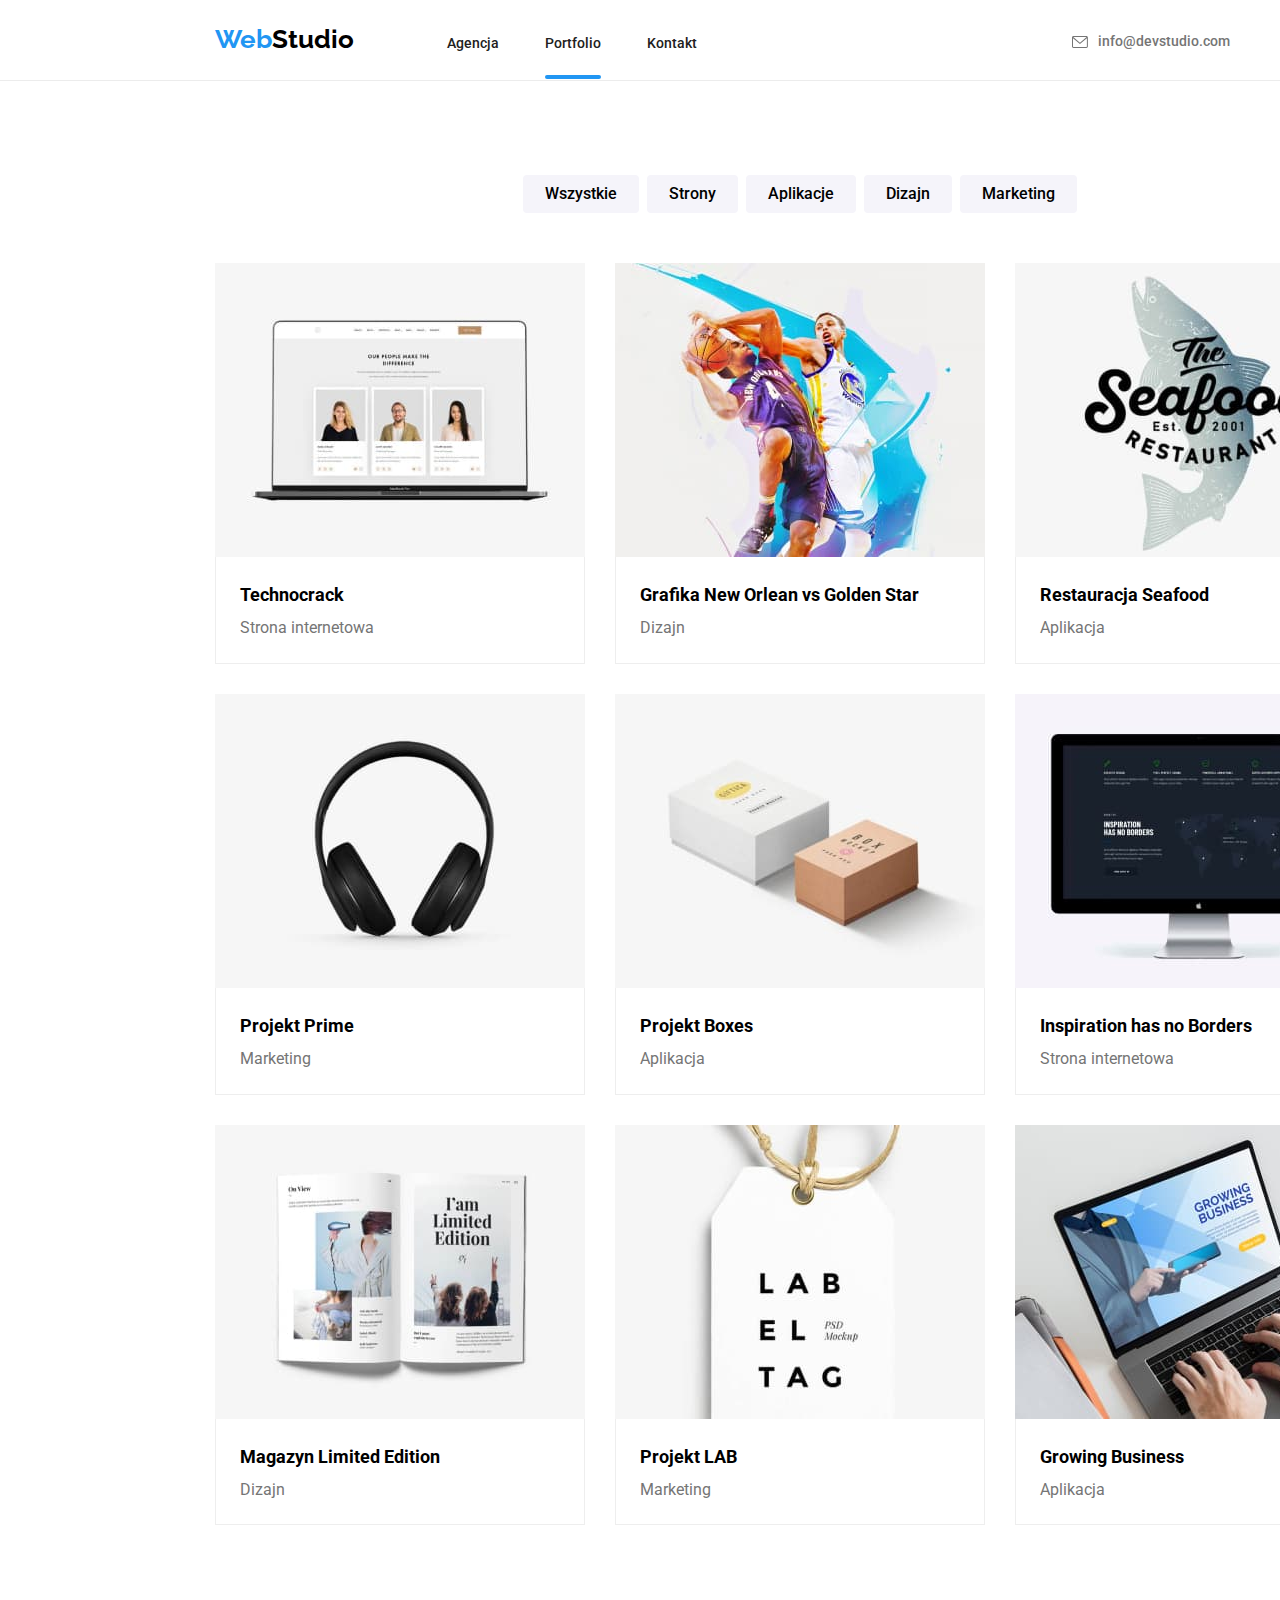
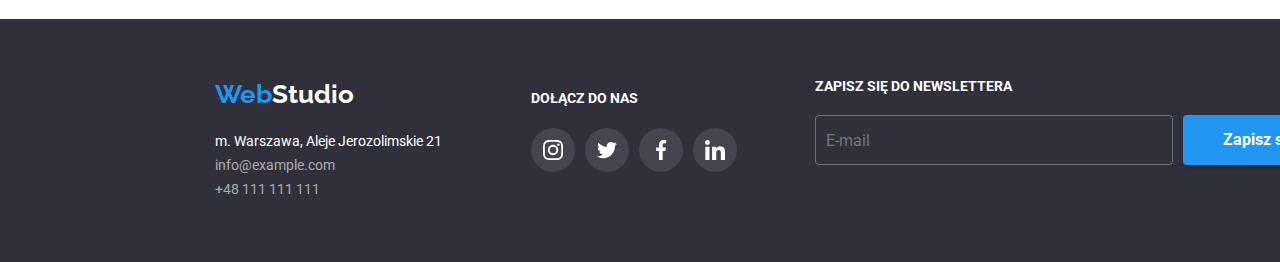
==== portfolio.html @ af51a0a5 "1" ====
<!DOCTYPE html>
<html lang="pl">
  <head>
    <meta charset="UTF-8" />
    <meta http-equiv="X-UA-Compatible" content="IE=edge" />
    <meta name="viewport" content="width=device-width, initial-scale=1.0" />
    <title>goit-markup-hw-02</title>
    <link rel="stylesheet" href="./css/modern-normalize.css" />
    <link rel="stylesheet" href="./css/main.min.css" />
    <link rel="preconnect" href="https://fonts.googleapis.com" />
    <link rel="preconnect" href="https://fonts.gstatic.com" crossorigin />
    <link
      href="https://fonts.googleapis.com/css2?family=Raleway:wght@700&family=Roboto:wght@400;500;700;900&display=swap"
      rel="stylesheet"
    />
  </head>
  <body>
    <header class="header">
      <div class="container header-container">
        <a class="logo logo--header" href="./index.html"
          ><span class="logo__highlight">Web</span>Studio</a
        >
        <nav>
          <ul class="navigation">
            <li>
              <a class="navigation__link" href="./index.html">Agencja</a>
            </li>
            <li>
              <a class="navigation__link navigation__link--portfolio" href="./portfolio.html"
                >Portfolio</a
              >
            </li>
            <li>
              <a class="navigation__link" href="">Kontakt</a>
            </li>
          </ul>
        </nav>

        <a class="contact-header contact-header--mail" href="mailto:info@devstudio.com">
          <svg class="contact-header__icon-envelope">
            <use href="./images/icons.svg#icon-envelope"></use>
          </svg>
          info@devstudio.com</a
        >
        <a class="contact-header contact-header--tel" href="tel:+48111111111">
          <svg class="contact-header__icon-smartphone">
            <use href="./images/icons.svg#icon-smartphone"></use>
          </svg>
          +48&nbsp;111&nbsp;111&nbsp;111</a
        >
      </div>
    </header>
    <main>
      <section class="section">
        <div class="container">
          <ul class="browser-list">
            <li>
              <button class="browser-list__button" type="button">Wszystkie</button>
            </li>
            <li>
              <button class="browser-list__button" type="button">Strony</button>
            </li>
            <li>
              <button class="browser-list__button" type="button">Aplikacje</button>
            </li>
            <li>
              <button class="browser-list__button" type="button">Dizajn</button>
            </li>
            <li>
              <button class="browser-list__button" type="button">Marketing</button>
            </li>
          </ul>
          <ul class="category-list">
            <li class="category-list__item">
              <div class="category-list__box">
                <img src="./images/img-p1.jpg" alt="laptop" width="370" height="294" />
                <div class="category-list__overlay">
                  <p class="category-list__descryption">
                    Technocrack jest popularną platformą wykorzystywaną do rozpowszechniania
                    koronawirusa. Firmy wykorzystują tę platformę do celów szpiegowskich i ataków na
                    niezabezpieczone serwery konkurencji
                  </p>
                </div>
              </div>
              <div class="category-list__footer">
                <h2 class="category-list__title">Technocrack</h2>
                <span class="category-list__category">Strona internetowa</span>
              </div>
            </li>
            <li class="category-list__item">
              <div class="category-list__box">
                <img
                  src="./images/img-p2.jpg"
                  alt="two basketball players"
                  width="370"
                  height="294"
                />
                <div class="category-list__overlay">
                  <p class="category-list__descryption">
                    Lorem, ipsum dolor sit amet consectetur adipisicing elit. Hic ex dolor sunt, et
                    iusto quasi. Perferendis, accusantium praesentium, accusamus iste laboriosam
                    obcaecati autem molestiae error omnis voluptate eaque odit id.
                  </p>
                </div>
              </div>
              <div class="category-list__footer">
                <h2 class="category-list__title">Grafika New Orlean vs Golden Star</h2>
                <span class="category-list__category">Dizajn</span>
              </div>
            </li>
            <li class="category-list__item">
              <div class="category-list__box">
                <img
                  src="./images/img-p3.jpg"
                  alt="the seafood restaurant logo"
                  width="370"
                  height="294"
                />
                <div class="category-list__overlay">
                  <p class="category-list__descryption">
                    Lorem, ipsum dolor sit amet consectetur adipisicing elit. Hic ex dolor sunt, et
                    iusto quasi. Perferendis, accusantium praesentium, accusamus iste laboriosam
                    obcaecati autem molestiae error omnis voluptate eaque odit id.
                  </p>
                </div>
              </div>
              <div class="category-list__footer">
                <h2 class="category-list__title">Restauracja Seafood</h2>
                <span class="category-list__category">Aplikacja</span>
              </div>
            </li>
            <li class="category-list__item">
              <div class="category-list__box">
                <img src="./images/img-p4.jpg" alt="headphones" width="370" height="294" />
                <div class="category-list__overlay">
                  <p class="category-list__descryption">
                    Lorem, ipsum dolor sit amet consectetur adipisicing elit. Hic ex dolor sunt, et
                    iusto quasi. Perferendis, accusantium praesentium, accusamus iste laboriosam
                    obcaecati autem molestiae error omnis voluptate eaque odit id.
                  </p>
                </div>
              </div>
              <div class="category-list__footer">
                <h2 class="category-list__title">Projekt Prime</h2>
                <span class="category-list__category">Marketing</span>
              </div>
            </li>
            <li class="category-list__item">
              <div class="category-list__box">
                <img src="./images/img-p5.jpg" alt="two boxes" width="370" height="294" />
                <div class="category-list__overlay">
                  <p class="category-list__descryption">
                    Lorem, ipsum dolor sit amet consectetur adipisicing elit. Hic ex dolor sunt, et
                    iusto quasi. Perferendis, accusantium praesentium, accusamus iste laboriosam
                    obcaecati autem molestiae error omnis voluptate eaque odit id.
                  </p>
                </div>
              </div>
              <div class="category-list__footer">
                <h2 class="category-list__title">Projekt Boxes</h2>
                <span class="category-list__category">Aplikacja</span>
              </div>
            </li>
            <li class="category-list__item">
              <div class="category-list__box">
                <img src="./images/img-p6.jpg" alt="monitor" width="370" height="294" />
                <div class="category-list__overlay">
                  <p class="category-list__descryption">
                    Lorem, ipsum dolor sit amet consectetur adipisicing elit. Hic ex dolor sunt, et
                    iusto quasi. Perferendis, accusantium praesentium, accusamus iste laboriosam
                    obcaecati autem molestiae error omnis voluptate eaque odit id.
                  </p>
                </div>
              </div>
              <div class="category-list__footer">
                <h2 class="category-list__title">Inspiration has no Borders</h2>
                <span class="category-list__category">Strona internetowa</span>
              </div>
            </li>
            <li class="category-list__item">
              <div class="category-list__box">
                <img src="./images/img-p7.jpg" alt="magazine" width="370" height="294" />
                <div class="category-list__overlay">
                  <p class="category-list__descryption">
                    Lorem, ipsum dolor sit amet consectetur adipisicing elit. Hic ex dolor sunt, et
                    iusto quasi. Perferendis, accusantium praesentium, accusamus iste laboriosam
                    obcaecati autem molestiae error omnis voluptate eaque odit id.
                  </p>
                </div>
              </div>
              <div class="category-list__footer">
                <h2 class="category-list__title">Magazyn Limited Edition</h2>
                <span class="category-list__category">Dizajn</span>
              </div>
            </li>
            <li class="category-list__item">
              <div class="category-list__box">
                <img src="./images/img-p8.jpg" alt="tag" width="370" height="294" />
                <div class="category-list__overlay">
                  <p class="category-list__descryption">
                    Lorem, ipsum dolor sit amet consectetur adipisicing elit. Hic ex dolor sunt, et
                    iusto quasi. Perferendis, accusantium praesentium, accusamus iste laboriosam
                    obcaecati autem molestiae error omnis voluptate eaque odit id.
                  </p>
                </div>
              </div>
              <div class="category-list__footer">
                <h2 class="category-list__title">Projekt LAB</h2>
                <span class="category-list__category">Marketing</span>
              </div>
            </li>
            <li class="category-list__item">
              <div class="category-list__box">
                <img src="./images/img-p9.jpg" alt="laptop" width="370" height="294" />
                <div class="category-list__overlay">
                  <p class="category-list__descryption">
                    Lorem, ipsum dolor sit amet consectetur adipisicing elit. Hic ex dolor sunt, et
                    iusto quasi. Perferendis, accusantium praesentium, accusamus iste laboriosam
                    obcaecati autem molestiae error omnis voluptate eaque odit id.
                  </p>
                </div>
              </div>
              <div class="category-list__footer">
                <h2 class="category-list__title">Growing Business</h2>
                <span class="category-list__category">Aplikacja</span>
              </div>
            </li>
          </ul>
        </div>
      </section>
    </main>
    <footer class="footer">
      <div class="container footer-container">
        <div>
          <a class="logo logo--footer" href="./index.html"
            ><span class="logo__highlight">Web</span>Studio</a
          >
          <address class="address">
            <span class="address__place">m. Warszawa, Aleje Jerozolimskie 21</span> <br />
            <a class="address__contact" href="mailto:info@example.com">info@example.com</a> <br />
            <a class="address__contact" href="tel:+48111111111">+48 111 111 111</a>
          </address>
        </div>
        <div class="social-media-footer">
          <span class="social-media-footer__title">Dołącz do nas</span>
          <ul class="social-media-footer__list">
            <li>
              <svg class="social-media-icon">
                <use href="./images/icons.svg#icon-instagram"></use>
              </svg>
            </li>
            <li>
              <svg class="social-media-icon">
                <use href="./images/icons.svg#icon-twitter"></use>
              </svg>
            </li>
            <li>
              <svg class="social-media-icon">
                <use href="./images/icons.svg#icon-facebook"></use>
              </svg>
            </li>
            <li>
              <svg class="social-media-icon">
                <use href="./images/icons.svg#icon-linkedin"></use>
              </svg>
            </li>
          </ul>
        </div>
        <form class="newsletter" name="signup-newsletter">
          <label for="signup">
            <span class="newsletter__tittle">Zapisz się do newslettera</span>
            <input
              id="signup"
              class="newsletter__input"
              type="email"
              name="email"
              placeholder="E-mail"
            />
          </label>
          <button class="newsletter__button" type="submit">
            Zapisz się
            <svg class="newsletter__icon">
              <use href="./images/icons.svg#icon-send"></use>
            </svg>
          </button>
        </form>
      </div>
    </footer>
  </body>
</html>
---- css/main.min.css ----
.address{margin-top:20px;width:246px}.address__place{font:14px/1.71 "Roboto";text-decoration:none;color:#fff}.address__contact{font:14px/1.71 "Roboto";text-decoration:none;color:rgba(255,255,255,.6);margin-top:9px;-webkit-transition-property:color;transition-property:color;-webkit-transition-duration:250ms;transition-duration:250ms;-webkit-transition-timing-function:cubic-bezier(0.4, 0, 0.2, 1);transition-timing-function:cubic-bezier(0.4, 0, 0.2, 1)}.address__contact:hover,.address__contact:focus{color:#2196f3}.clients-list{display:-webkit-box;display:-ms-flexbox;display:flex;gap:30px;margin-top:50px;-webkit-transition-property:fill,border-color;transition-property:fill,border-color;-webkit-transition-duration:250ms;transition-duration:250ms;-webkit-transition-timing-function:cubic-bezier(0.4, 0, 0.2, 1);transition-timing-function:cubic-bezier(0.4, 0, 0.2, 1)}.clients-list>li{width:170px;height:92px;border:1px solid #afb1b8;border-radius:4px;fill:#afb1b8;position:relative}.clients-list>li:hover,.clients-list>li:focus{fill:#2196f3;border-color:#2196f3}.clients-list__item{position:absolute;top:50%;left:50%;-webkit-transform:translate(-50%, -50%);transform:translate(-50%, -50%)}.clients-list__item--company1{width:41px;height:46.7px}.clients-list__item--company2{width:40px;height:52px}.clients-list__item--company3{width:43.46px;height:41.18px}.clients-list__item--company4{width:84.44px;height:40.62px}.clients-list__item--company5{width:62.54px;height:45.43px}.clients-list__item--company6{width:93.79px;height:43.93px}.contact-header{display:-webkit-box;display:-ms-flexbox;display:flex;-webkit-box-align:center;-ms-flex-align:center;align-items:center;font:500 14px/1.14 "Roboto";text-decoration:none;color:#757575;fill:#757575;-webkit-transition-property:color,fill;transition-property:color,fill;-webkit-transition-duration:250ms;transition-duration:250ms;-webkit-transition-timing-function:cubic-bezier(0.4, 0, 0.2, 1);transition-timing-function:cubic-bezier(0.4, 0, 0.2, 1)}.contact-header:hover,.contact-header:focus{color:#2196f3;fill:#2196f3}.contact-header--mail{margin-left:371px;width:161px}.contact-header__icon-envelope{width:16px;height:12px;margin-right:10px}.contact-header--tel{margin-left:50px;width:130px}.contact-header__icon-smartphone{width:10px;height:16px;margin-right:10px}.footer{background-color:#2f303a}.footer-container{padding-top:60px;padding-left:15px;padding-bottom:60px;display:-webkit-box;display:-ms-flexbox;display:flex}.header{border-bottom:1px solid #ececec}.header-container{display:-webkit-box;display:-ms-flexbox;display:flex;-webkit-box-align:baseline;-ms-flex-align:baseline;align-items:baseline;padding-top:24px;padding-bottom:25px}.logo{text-decoration:none;font:700 26px/1.19 "Raleway";-webkit-transition-property:color;transition-property:color;-webkit-transition-duration:250ms;transition-duration:250ms;-webkit-transition-timing-function:cubic-bezier(0.4, 0, 0.2, 1);transition-timing-function:cubic-bezier(0.4, 0, 0.2, 1)}.logo:hover,.logo:focus{color:#2196f3}.logo--header{color:#000;width:145px}.logo--footer{color:#fff}.logo__highlight{color:#2196f3}.lorem-ispum-list{display:-webkit-box;display:-ms-flexbox;display:flex;-ms-flex-wrap:wrap;flex-wrap:wrap;gap:30px;width:1170px}.lorem-ispum-list>li{width:270px}.lorem-ispum-list__title{font:700 14px/1.14 "Roboto"}.lorem-ispum-list__descryption{font:14px/1.71 "Roboto";color:#757575}.lorem-ispum-list__icon{width:270px;height:120px;background:#f5f4fa;border-radius:4px;margin-bottom:30px;position:relative}.lorem-ispum-list__icon>svg{position:absolute;top:50%;left:50%;-webkit-transform:translate(-50%, -50%);transform:translate(-50%, -50%)}.lorem-ispum-list__icon--antenna{width:65.32px;height:70px}.lorem-ispum-list__icon--clock{width:66.96px;height:70px}.lorem-ispum-list__icon--diagram{width:70px;height:70px}.lorem-ispum-list__icon--astronaut{width:70px;height:70px}.modal-form{display:-webkit-box;display:-ms-flexbox;display:flex;-webkit-box-orient:vertical;-webkit-box-direction:normal;-ms-flex-direction:column;flex-direction:column;margin-top:12px;margin-left:40px;margin-right:40px;-webkit-box-pack:center;-ms-flex-pack:center;justify-content:center}.modal-form>button{width:200px;height:50px;-webkit-box-shadow:0px 4px 4px rgba(0,0,0,.15);box-shadow:0px 4px 4px rgba(0,0,0,.15);border-radius:4px;background:#2196f3;font-weight:700;font-size:16px;line-height:1.89;color:#fff;margin:0 auto;margin-top:30px}.modal-form>label{position:relative}.modal-form__box{position:relative}.modal-form__box:focus-within,.modal-form__box:hover{fill:#2196f3}.modal-form__label{font-weight:400;font-size:12px;line-height:1.17;color:#757575}.modal-form__label:not(:first-child){margin-top:10px}.modal-form__icon-user{width:12px;height:12px;position:absolute;bottom:14px;left:15px;-webkit-transition-property:fill;transition-property:fill;-webkit-transition-duration:250ms;transition-duration:250ms;-webkit-transition-timing-function:cubic-bezier(0.4, 0, 0.2, 1);transition-timing-function:cubic-bezier(0.4, 0, 0.2, 1)}.modal-form__icon-mail{width:15px;height:12px;position:absolute;bottom:14px;left:13.5px;-webkit-transition-property:fill;transition-property:fill;-webkit-transition-duration:250ms;transition-duration:250ms;-webkit-transition-timing-function:cubic-bezier(0.4, 0, 0.2, 1);transition-timing-function:cubic-bezier(0.4, 0, 0.2, 1)}.modal-form__input{width:448px;height:40px;border:1px solid rgba(33,33,33,.2);border-radius:4px;margin-top:4px;padding-left:42px;-webkit-transition-property:border-color;transition-property:border-color;-webkit-transition-duration:250ms;transition-duration:250ms;-webkit-transition-timing-function:cubic-bezier(0.4, 0, 0.2, 1);transition-timing-function:cubic-bezier(0.4, 0, 0.2, 1)}.modal-form__input:focus,.modal-form__input:hover{border-color:#2196f3}.modal-form__icon-phone{width:13px;height:13px;position:absolute;bottom:13.74px;left:14.27px;-webkit-transition-property:fill;transition-property:fill;-webkit-transition-duration:250ms;transition-duration:250ms;-webkit-transition-timing-function:cubic-bezier(0.4, 0, 0.2, 1);transition-timing-function:cubic-bezier(0.4, 0, 0.2, 1)}.modal-form__textarea{width:448px;height:120px;border:1px solid rgba(33,33,33,.2);border-radius:4px;color:rgba(117,117,117,.5);margin-top:4px;padding:12px 16px;resize:none;-webkit-transition-property:border-color;transition-property:border-color;-webkit-transition-duration:250ms;transition-duration:250ms;-webkit-transition-timing-function:cubic-bezier(0.4, 0, 0.2, 1);transition-timing-function:cubic-bezier(0.4, 0, 0.2, 1)}.modal-form__textarea:hover,.modal-form__textarea:focus{border-color:#2196f3}.modal-form__icon-checkbox{width:16px;height:15px;border:2px solid #212121;border-radius:1px;position:relative}.modal-form__icon-check{width:11px;height:8px;position:absolute;top:2px;left:1px;stroke:#fff;stroke-width:.2px}.modal-form-checkbox{display:-webkit-box;display:-ms-flexbox;display:flex;-webkit-box-align:center;-ms-flex-align:center;align-items:center;-webkit-box-pack:center;-ms-flex-pack:center;justify-content:center;margin-top:20px;position:relative}.modal-form-checkbox__input{width:16px;height:15px;opacity:0;position:absolute;left:25px;z-index:1}.modal-form-checkbox__input:checked+.modal-form__icon-checkbox{background-color:#2196f3;border-color:#2196f3}.terms{font:14px/1.71 "Roboto";color:#757575;margin-left:8px}.terms__highlight{color:#2196f3;text-decoration:underline}.backdrop{position:fixed;left:0;top:0;width:100%;height:100%;background-color:rgba(0,0,0,.5);z-index:2}.is-hidden{opacity:0;visibility:hidden;pointer-events:none}.modal{position:absolute;top:50%;left:50%;width:528px;min-height:581px;background-color:#fff;z-index:2;-webkit-transform:translate(-50%, -50%) scale(1);transform:translate(-50%, -50%) scale(1);-webkit-transition-property:-webkit-transform;transition-property:-webkit-transform;transition-property:transform;transition-property:transform, -webkit-transform;-webkit-transition-duration:250ms;transition-duration:250ms;-webkit-transition-timing-function:cubic-bezier(0.4, 0, 0.2, 1);transition-timing-function:cubic-bezier(0.4, 0, 0.2, 1)}.modal__tittle{font-weight:700;font-size:20px;line-height:1.15;text-align:center;margin-top:40px}.backdrop.is-hidden .modal{-webkit-transform:translate(-50%, -50%) scale(0.4);transform:translate(-50%, -50%) scale(0.4)}.close-btn{position:absolute;top:8px;right:8px;width:30px;height:30px;background-color:#fff;border:1px solid rgba(0,0,0,.1);border-radius:50%;cursor:pointer}.navigation{display:-webkit-box;display:-ms-flexbox;display:flex;width:254px;margin-left:93px}.navigation>li:not(:last-child){margin-right:46px}.navigation__link{text-decoration:none;font:500 14px/1.14 "Roboto";color:#212121;-webkit-transition-property:color;transition-property:color;-webkit-transition-duration:250ms;transition-duration:250ms;-webkit-transition-timing-function:cubic-bezier(0.4, 0, 0.2, 1);transition-timing-function:cubic-bezier(0.4, 0, 0.2, 1);position:relative}.navigation__link:hover,.navigation__link:focus{color:#2196f3}.navigation__link--index::after{content:"";color:#2196f3;width:100%;height:4px;background-color:#2196f3;border-radius:2px;display:block;position:absolute;bottom:-28px}.navigation__link--portfolio::after{content:"";color:#2196f3;width:100%;height:4px;background-color:#2196f3;border-radius:2px;display:block;position:absolute;bottom:-28px}.newsletter{margin-left:78px;width:570px;display:-webkit-box;display:-ms-flexbox;display:flex}.newsletter__tittle{font:700 14px/1.14 "Roboto";color:#fff;margin-bottom:20px;display:block;text-transform:uppercase}.newsletter__input{height:50px;width:358px;border:1px solid rgba(255,255,255,.3);border-radius:4px;background:none;font-weight:400;font-size:16px;line-height:1.25;color:rgba(255,255,255,.6);padding-left:10px}.newsletter__button{font-weight:700;font-size:16px;line-height:1.88;color:#fff;width:200px;height:50px;background:#2196f3;-webkit-box-shadow:0px 4px 4px rgba(0,0,0,.15);box-shadow:0px 4px 4px rgba(0,0,0,.15);border-radius:4px;display:-webkit-box;display:-ms-flexbox;display:flex;margin-left:10px;-webkit-box-pack:center;-ms-flex-pack:center;justify-content:center;-webkit-box-align:center;-ms-flex-align:center;align-items:center;margin-top:36px}.newsletter__icon{width:24px;margin-left:24px;fill:#fff}.offer-list{display:-webkit-box;display:-ms-flexbox;display:flex;margin-top:50px;width:1170px}.offer-list>li{width:370px;height:294px;position:relative}.offer-list>li:not(:last-child){margin-right:30px}.offer-list__box{width:370px;height:70px;background-color:rgba(47,48,58,.8);position:absolute;bottom:0px;left:0px;padding-top:27px;z-index:1}.offer-list__title{font:700 14px/1.14 "Roboto";text-transform:uppercase;color:#fff;display:block;width:-webkit-fit-content;width:-moz-fit-content;width:fit-content;margin:0 auto}.social-media-footer{width:206px;height:80px;margin-top:10px;margin-left:70px}.social-media-footer__title{font:700 14px/1.14 "Roboto";color:#fff;text-transform:uppercase}.social-media-footer__list{width:206px;height:44px;margin:0 auto;margin-top:20px;display:-webkit-box;display:-ms-flexbox;display:flex;gap:10px}.social-media-footer__list>li{width:44px;height:44px;fill:#fff;background-color:rgba(255,255,255,.1);border-radius:50%;-webkit-transition-property:background-color;transition-property:background-color;-webkit-transition-duration:250ms;transition-duration:250ms;-webkit-transition-timing-function:cubic-bezier(0.4, 0, 0.2, 1);transition-timing-function:cubic-bezier(0.4, 0, 0.2, 1)}.social-media-footer__list>li:hover,.social-media-footer__list>li:focus{background-color:#2196f3}.team-section{background-color:#f5f4fa}.team-list{display:-webkit-box;display:-ms-flexbox;display:flex;margin-top:50px;width:1170px}.team-list>li:not(:last-child){margin-right:30px}.team-list__member{background-color:#fff;-webkit-box-shadow:0px 1px 3px rgba(0,0,0,.12),0px 1px 1px rgba(0,0,0,.14),0px 2px 1px rgba(0,0,0,.2);box-shadow:0px 1px 3px rgba(0,0,0,.12),0px 1px 1px rgba(0,0,0,.14),0px 2px 1px rgba(0,0,0,.2);border-radius:0px 0px 4px 4px;padding-bottom:30px;width:270px;margin:0}.team-list__name{font:500 16px/1.19 "Roboto";margin:0 auto;margin-top:30px;width:72px}.team-list__job{font-size:16px;line-height:1.19;color:#757575;margin:0 auto;margin-top:10px;display:block;text-align:center}.team-list__media{width:206px;height:44px;margin:0 auto;margin-top:16px;display:-webkit-box;display:-ms-flexbox;display:flex;gap:10px}.team-list__media>li{width:44px;height:44px;fill:#afb1b8;border-radius:50%;-webkit-transition-property:background-color,fill;transition-property:background-color,fill;-webkit-transition-duration:250ms;transition-duration:250ms;-webkit-transition-timing-function:cubic-bezier(0.4, 0, 0.2, 1);transition-timing-function:cubic-bezier(0.4, 0, 0.2, 1)}.team-list__media>li:hover,.team-list__media>li:focus{background-color:#2196f3;border-radius:50%;fill:#fff}.welcome-section{background-image:-webkit-gradient(linear, left top, right top, from(rgba(47, 48, 58, 0.4)), to(rgba(47, 48, 58, 0.4))),url(../images/background-img.jpg);background-image:linear-gradient(to right, rgba(47, 48, 58, 0.4), rgba(47, 48, 58, 0.4)),url(../images/background-img.jpg);background-size:1600px}.title-container{padding-top:106px;padding-bottom:106px}.title{font-weight:900;font-size:44px;line-height:1.36;color:#fff;margin:0 auto;width:696px;text-align:center}.title__button{display:block;font-weight:700;font-size:16px;line-height:1.86;cursor:pointer;background-color:#f5f4fa;border-radius:4px;width:200px;margin:0 auto;margin-top:30px;padding:10px 42px;-webkit-transition-property:color,background-color;transition-property:color,background-color;-webkit-transition-duration:250ms;transition-duration:250ms;-webkit-transition-timing-function:cubic-bezier(0.4, 0, 0.2, 1);transition-timing-function:cubic-bezier(0.4, 0, 0.2, 1)}.title__button:hover,.title__button:focus{background-color:#2196f3;color:#fff}.browser-list{display:-webkit-box;display:-ms-flexbox;display:flex;-webkit-box-pack:center;-ms-flex-pack:center;justify-content:center}.browser-list>li:not(:last-child){margin-right:8px}.browser-list__button{font-weight:500;font-size:16px;line-height:1.63;cursor:pointer;background-color:#f5f4fa;border-radius:4px;padding:6px 22px;-webkit-transition-property:color,background-color,-webkit-box-shadow;transition-property:color,background-color,-webkit-box-shadow;transition-property:color,background-color,box-shadow;transition-property:color,background-color,box-shadow,-webkit-box-shadow;-webkit-transition-duration:250ms;transition-duration:250ms;-webkit-transition-timing-function:cubic-bezier(0.4, 0, 0.2, 1);transition-timing-function:cubic-bezier(0.4, 0, 0.2, 1)}.browser-list__button:hover,.browser-list__button:focus{background-color:#2196f3;color:#fff;-webkit-box-shadow:0px 3px 1px rgba(0,0,0,.1),0px 1px 2px rgba(0,0,0,.08),0px 2px 2px rgba(0,0,0,.12);box-shadow:0px 3px 1px rgba(0,0,0,.1),0px 1px 2px rgba(0,0,0,.08),0px 2px 2px rgba(0,0,0,.12)}.category-list{display:-webkit-box;display:-ms-flexbox;display:flex;-ms-flex-wrap:wrap;flex-wrap:wrap;margin-top:50px;gap:30px;width:1170}.category-list>li{-webkit-transition-property:-webkit-box-shadow;transition-property:-webkit-box-shadow;transition-property:box-shadow;transition-property:box-shadow, -webkit-box-shadow;-webkit-transition-duration:250ms;transition-duration:250ms;-webkit-transition-timing-function:cubic-bezier(0.4, 0, 0.2, 1);transition-timing-function:cubic-bezier(0.4, 0, 0.2, 1)}.category-list>li:hover,.category-list>li:focus{-webkit-box-shadow:0px 1px 1px rgba(0,0,0,.12),0px 4px 4px rgba(0,0,0,.06),1px 4px 6px rgba(0,0,0,.16);box-shadow:0px 1px 1px rgba(0,0,0,.12),0px 4px 4px rgba(0,0,0,.06),1px 4px 6px rgba(0,0,0,.16)}.category-list__box{position:relative;width:370px;height:294px;overflow:hidden}.category-list__overlay{position:absolute;top:0;left:0;width:100%;height:100%;padding-top:49px;padding-left:24px;background-color:#2196f3;opacity:.9;-webkit-transform:translateY(100%);transform:translateY(100%);-webkit-transition-property:-webkit-transform;transition-property:-webkit-transform;transition-property:transform;transition-property:transform, -webkit-transform;-webkit-transition-duration:250ms;transition-duration:250ms;-webkit-transition-timing-function:cubic-bezier(0.4, 0, 0.2, 1);transition-timing-function:cubic-bezier(0.4, 0, 0.2, 1)}.category-list__descryption{font-size:18px;line-height:1.56;color:#fff;opacity:1}.category-list__footer{padding:20px 24px;border-left:1px solid #eee;border-right:1px solid #eee;border-bottom:1px solid #eee}.category-list__title{font-weight:700;font-size:18px;line-height:2}.category-list__category{font-size:16px;line-height:1.86;color:#757575;margin-top:4px}.category-list__item:hover .category-list__overlay{-webkit-transform:translateY(0);transform:translateY(0)}body{font-family:"Roboto",sans-serif;color:var(--main-color);width:1600px;margin:0 auto}p{margin:0}h2{margin:0;padding:0}ul{list-style-type:none;padding:0;margin:0}button{border:0}input{border:0}.container{width:1200px;margin:0 auto;padding-left:15px;padding-right:15px}.section{padding-top:94px;padding-bottom:94px}.secondary-title{font:700 36px/1.17 "Roboto";text-align:center;margin:0 auto}.social-media-icon{width:20px;height:20px;display:block;margin:0 auto;margin-top:12px}/*# sourceMappingURL=main.min.css.map */
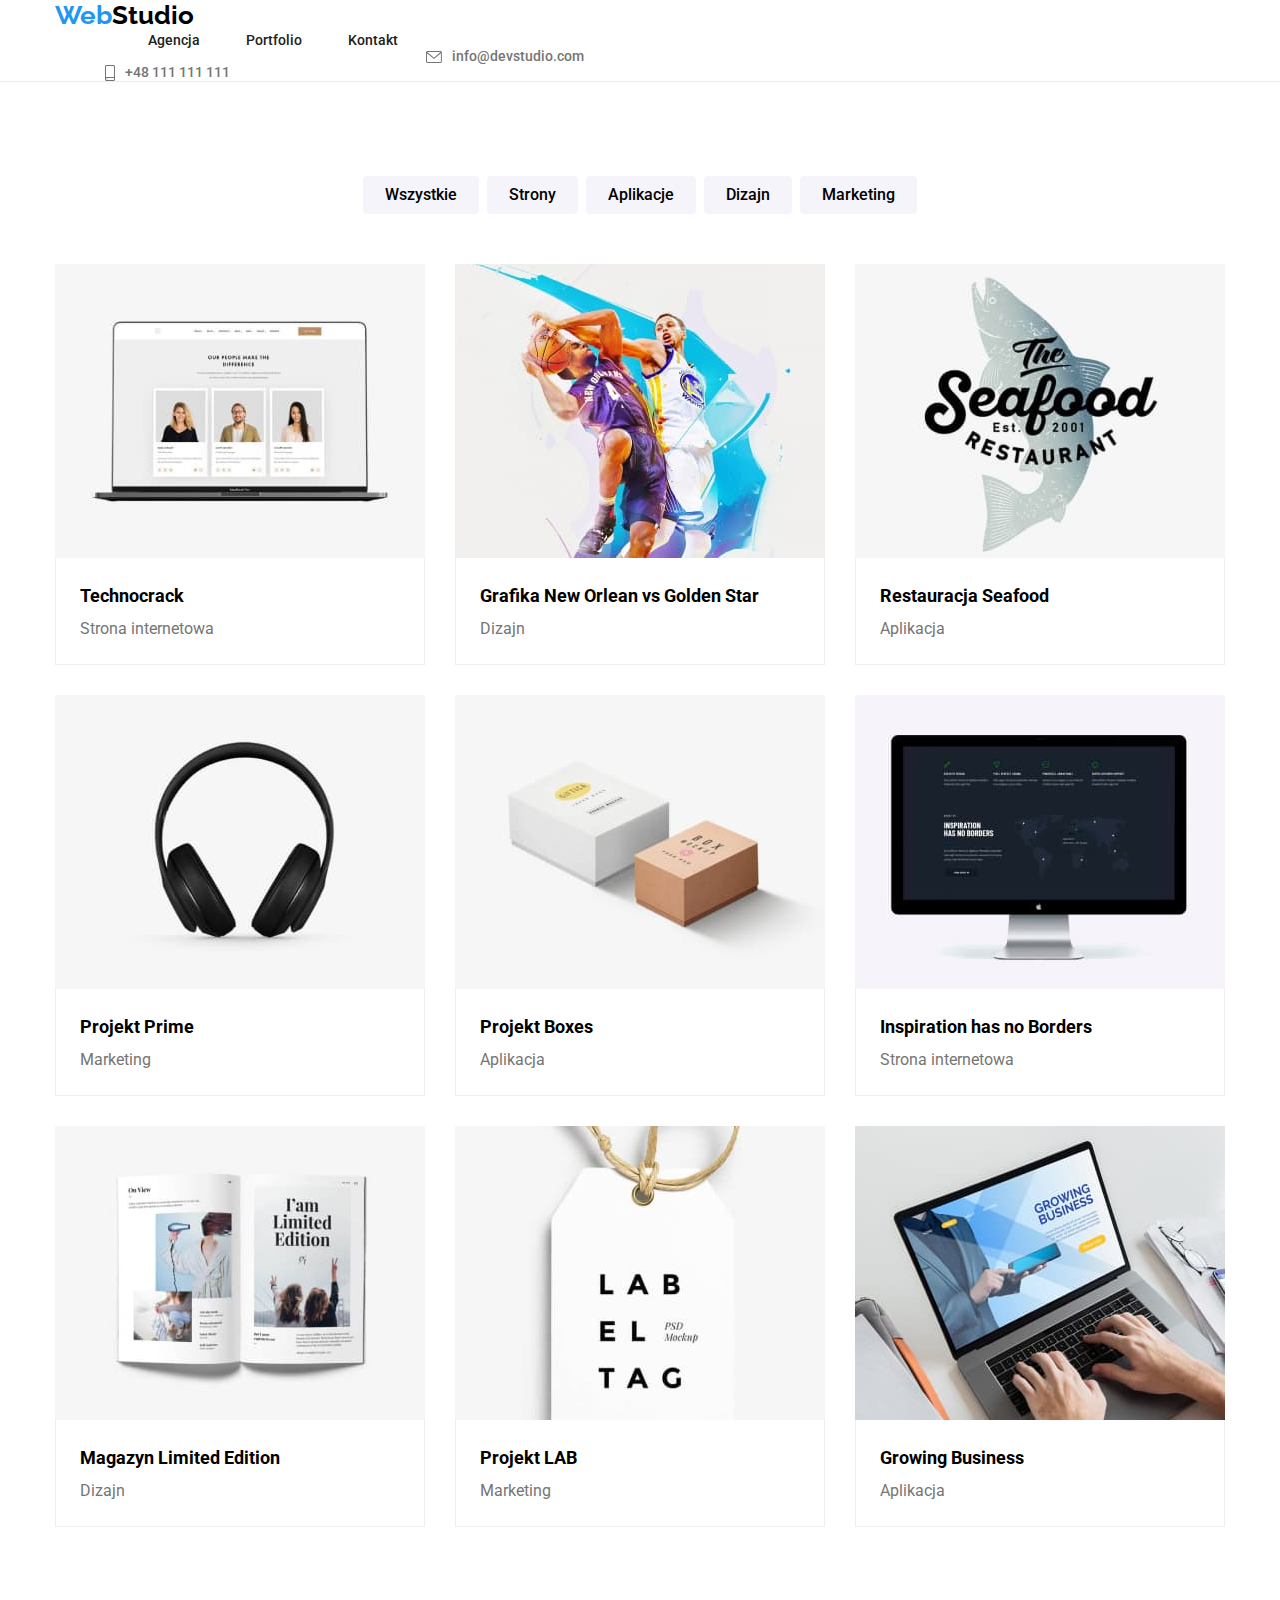
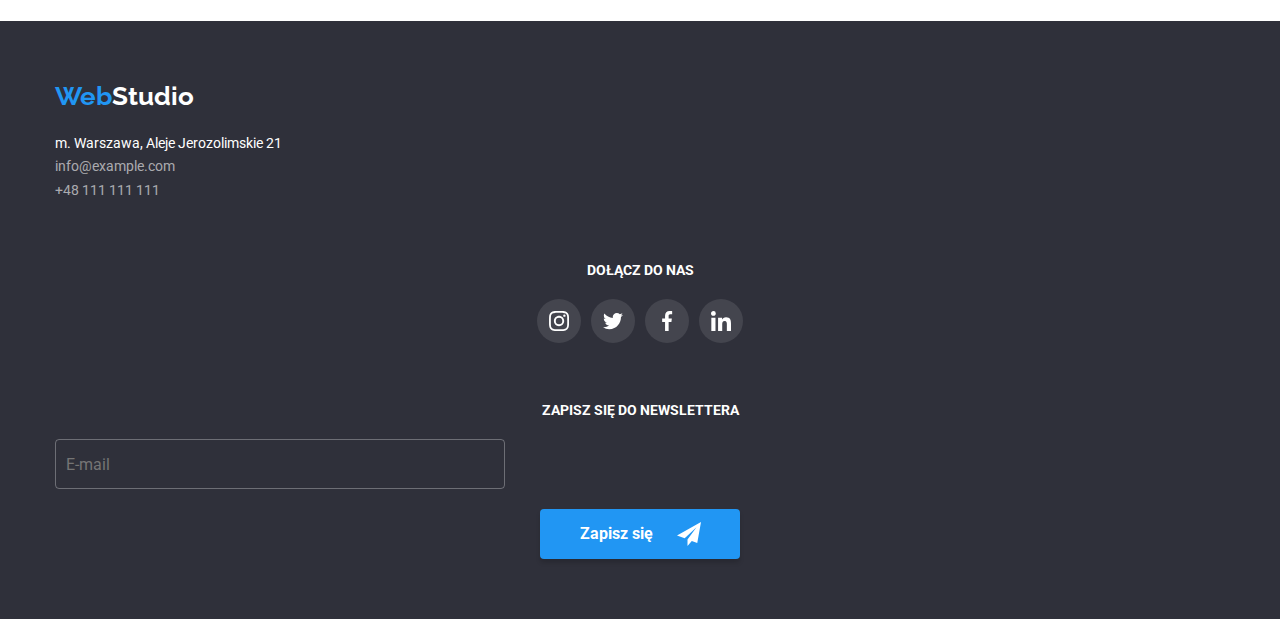
==== commit fc9dcded: "2" ====
--- a/portfolio.html
+++ b/portfolio.html
@@ -13,6 +13,7 @@
       href="https://fonts.googleapis.com/css2?family=Raleway:wght@700&family=Roboto:wght@400;500;700;900&display=swap"
       rel="stylesheet"
     />
+    <meta name="viewport" content="width=device-width, initial-scale=1.0"/>
   </head>
   <body>
     <header class="header">
--- a/css/main.min.css
+++ b/css/main.min.css
@@ -1 +1 @@
-.address{margin-top:20px;width:246px}.address__place{font:14px/1.71 "Roboto";text-decoration:none;color:#fff}.address__contact{font:14px/1.71 "Roboto";text-decoration:none;color:rgba(255,255,255,.6);margin-top:9px;-webkit-transition-property:color;transition-property:color;-webkit-transition-duration:250ms;transition-duration:250ms;-webkit-transition-timing-function:cubic-bezier(0.4, 0, 0.2, 1);transition-timing-function:cubic-bezier(0.4, 0, 0.2, 1)}.address__contact:hover,.address__contact:focus{color:#2196f3}.clients-list{display:-webkit-box;display:-ms-flexbox;display:flex;gap:30px;margin-top:50px;-webkit-transition-property:fill,border-color;transition-property:fill,border-color;-webkit-transition-duration:250ms;transition-duration:250ms;-webkit-transition-timing-function:cubic-bezier(0.4, 0, 0.2, 1);transition-timing-function:cubic-bezier(0.4, 0, 0.2, 1)}.clients-list>li{width:170px;height:92px;border:1px solid #afb1b8;border-radius:4px;fill:#afb1b8;position:relative}.clients-list>li:hover,.clients-list>li:focus{fill:#2196f3;border-color:#2196f3}.clients-list__item{position:absolute;top:50%;left:50%;-webkit-transform:translate(-50%, -50%);transform:translate(-50%, -50%)}.clients-list__item--company1{width:41px;height:46.7px}.clients-list__item--company2{width:40px;height:52px}.clients-list__item--company3{width:43.46px;height:41.18px}.clients-list__item--company4{width:84.44px;height:40.62px}.clients-list__item--company5{width:62.54px;height:45.43px}.clients-list__item--company6{width:93.79px;height:43.93px}.contact-header{display:-webkit-box;display:-ms-flexbox;display:flex;-webkit-box-align:center;-ms-flex-align:center;align-items:center;font:500 14px/1.14 "Roboto";text-decoration:none;color:#757575;fill:#757575;-webkit-transition-property:color,fill;transition-property:color,fill;-webkit-transition-duration:250ms;transition-duration:250ms;-webkit-transition-timing-function:cubic-bezier(0.4, 0, 0.2, 1);transition-timing-function:cubic-bezier(0.4, 0, 0.2, 1)}.contact-header:hover,.contact-header:focus{color:#2196f3;fill:#2196f3}.contact-header--mail{margin-left:371px;width:161px}.contact-header__icon-envelope{width:16px;height:12px;margin-right:10px}.contact-header--tel{margin-left:50px;width:130px}.contact-header__icon-smartphone{width:10px;height:16px;margin-right:10px}.footer{background-color:#2f303a}.footer-container{padding-top:60px;padding-left:15px;padding-bottom:60px;display:-webkit-box;display:-ms-flexbox;display:flex}.header{border-bottom:1px solid #ececec}.header-container{display:-webkit-box;display:-ms-flexbox;display:flex;-webkit-box-align:baseline;-ms-flex-align:baseline;align-items:baseline;padding-top:24px;padding-bottom:25px}.logo{text-decoration:none;font:700 26px/1.19 "Raleway";-webkit-transition-property:color;transition-property:color;-webkit-transition-duration:250ms;transition-duration:250ms;-webkit-transition-timing-function:cubic-bezier(0.4, 0, 0.2, 1);transition-timing-function:cubic-bezier(0.4, 0, 0.2, 1)}.logo:hover,.logo:focus{color:#2196f3}.logo--header{color:#000;width:145px}.logo--footer{color:#fff}.logo__highlight{color:#2196f3}.lorem-ispum-list{display:-webkit-box;display:-ms-flexbox;display:flex;-ms-flex-wrap:wrap;flex-wrap:wrap;gap:30px;width:1170px}.lorem-ispum-list>li{width:270px}.lorem-ispum-list__title{font:700 14px/1.14 "Roboto"}.lorem-ispum-list__descryption{font:14px/1.71 "Roboto";color:#757575}.lorem-ispum-list__icon{width:270px;height:120px;background:#f5f4fa;border-radius:4px;margin-bottom:30px;position:relative}.lorem-ispum-list__icon>svg{position:absolute;top:50%;left:50%;-webkit-transform:translate(-50%, -50%);transform:translate(-50%, -50%)}.lorem-ispum-list__icon--antenna{width:65.32px;height:70px}.lorem-ispum-list__icon--clock{width:66.96px;height:70px}.lorem-ispum-list__icon--diagram{width:70px;height:70px}.lorem-ispum-list__icon--astronaut{width:70px;height:70px}.modal-form{display:-webkit-box;display:-ms-flexbox;display:flex;-webkit-box-orient:vertical;-webkit-box-direction:normal;-ms-flex-direction:column;flex-direction:column;margin-top:12px;margin-left:40px;margin-right:40px;-webkit-box-pack:center;-ms-flex-pack:center;justify-content:center}.modal-form>button{width:200px;height:50px;-webkit-box-shadow:0px 4px 4px rgba(0,0,0,.15);box-shadow:0px 4px 4px rgba(0,0,0,.15);border-radius:4px;background:#2196f3;font-weight:700;font-size:16px;line-height:1.89;color:#fff;margin:0 auto;margin-top:30px}.modal-form>label{position:relative}.modal-form__box{position:relative}.modal-form__box:focus-within,.modal-form__box:hover{fill:#2196f3}.modal-form__label{font-weight:400;font-size:12px;line-height:1.17;color:#757575}.modal-form__label:not(:first-child){margin-top:10px}.modal-form__icon-user{width:12px;height:12px;position:absolute;bottom:14px;left:15px;-webkit-transition-property:fill;transition-property:fill;-webkit-transition-duration:250ms;transition-duration:250ms;-webkit-transition-timing-function:cubic-bezier(0.4, 0, 0.2, 1);transition-timing-function:cubic-bezier(0.4, 0, 0.2, 1)}.modal-form__icon-mail{width:15px;height:12px;position:absolute;bottom:14px;left:13.5px;-webkit-transition-property:fill;transition-property:fill;-webkit-transition-duration:250ms;transition-duration:250ms;-webkit-transition-timing-function:cubic-bezier(0.4, 0, 0.2, 1);transition-timing-function:cubic-bezier(0.4, 0, 0.2, 1)}.modal-form__input{width:448px;height:40px;border:1px solid rgba(33,33,33,.2);border-radius:4px;margin-top:4px;padding-left:42px;-webkit-transition-property:border-color;transition-property:border-color;-webkit-transition-duration:250ms;transition-duration:250ms;-webkit-transition-timing-function:cubic-bezier(0.4, 0, 0.2, 1);transition-timing-function:cubic-bezier(0.4, 0, 0.2, 1)}.modal-form__input:focus,.modal-form__input:hover{border-color:#2196f3}.modal-form__icon-phone{width:13px;height:13px;position:absolute;bottom:13.74px;left:14.27px;-webkit-transition-property:fill;transition-property:fill;-webkit-transition-duration:250ms;transition-duration:250ms;-webkit-transition-timing-function:cubic-bezier(0.4, 0, 0.2, 1);transition-timing-function:cubic-bezier(0.4, 0, 0.2, 1)}.modal-form__textarea{width:448px;height:120px;border:1px solid rgba(33,33,33,.2);border-radius:4px;color:rgba(117,117,117,.5);margin-top:4px;padding:12px 16px;resize:none;-webkit-transition-property:border-color;transition-property:border-color;-webkit-transition-duration:250ms;transition-duration:250ms;-webkit-transition-timing-function:cubic-bezier(0.4, 0, 0.2, 1);transition-timing-function:cubic-bezier(0.4, 0, 0.2, 1)}.modal-form__textarea:hover,.modal-form__textarea:focus{border-color:#2196f3}.modal-form__icon-checkbox{width:16px;height:15px;border:2px solid #212121;border-radius:1px;position:relative}.modal-form__icon-check{width:11px;height:8px;position:absolute;top:2px;left:1px;stroke:#fff;stroke-width:.2px}.modal-form-checkbox{display:-webkit-box;display:-ms-flexbox;display:flex;-webkit-box-align:center;-ms-flex-align:center;align-items:center;-webkit-box-pack:center;-ms-flex-pack:center;justify-content:center;margin-top:20px;position:relative}.modal-form-checkbox__input{width:16px;height:15px;opacity:0;position:absolute;left:25px;z-index:1}.modal-form-checkbox__input:checked+.modal-form__icon-checkbox{background-color:#2196f3;border-color:#2196f3}.terms{font:14px/1.71 "Roboto";color:#757575;margin-left:8px}.terms__highlight{color:#2196f3;text-decoration:underline}.backdrop{position:fixed;left:0;top:0;width:100%;height:100%;background-color:rgba(0,0,0,.5);z-index:2}.is-hidden{opacity:0;visibility:hidden;pointer-events:none}.modal{position:absolute;top:50%;left:50%;width:528px;min-height:581px;background-color:#fff;z-index:2;-webkit-transform:translate(-50%, -50%) scale(1);transform:translate(-50%, -50%) scale(1);-webkit-transition-property:-webkit-transform;transition-property:-webkit-transform;transition-property:transform;transition-property:transform, -webkit-transform;-webkit-transition-duration:250ms;transition-duration:250ms;-webkit-transition-timing-function:cubic-bezier(0.4, 0, 0.2, 1);transition-timing-function:cubic-bezier(0.4, 0, 0.2, 1)}.modal__tittle{font-weight:700;font-size:20px;line-height:1.15;text-align:center;margin-top:40px}.backdrop.is-hidden .modal{-webkit-transform:translate(-50%, -50%) scale(0.4);transform:translate(-50%, -50%) scale(0.4)}.close-btn{position:absolute;top:8px;right:8px;width:30px;height:30px;background-color:#fff;border:1px solid rgba(0,0,0,.1);border-radius:50%;cursor:pointer}.navigation{display:-webkit-box;display:-ms-flexbox;display:flex;width:254px;margin-left:93px}.navigation>li:not(:last-child){margin-right:46px}.navigation__link{text-decoration:none;font:500 14px/1.14 "Roboto";color:#212121;-webkit-transition-property:color;transition-property:color;-webkit-transition-duration:250ms;transition-duration:250ms;-webkit-transition-timing-function:cubic-bezier(0.4, 0, 0.2, 1);transition-timing-function:cubic-bezier(0.4, 0, 0.2, 1);position:relative}.navigation__link:hover,.navigation__link:focus{color:#2196f3}.navigation__link--index::after{content:"";color:#2196f3;width:100%;height:4px;background-color:#2196f3;border-radius:2px;display:block;position:absolute;bottom:-28px}.navigation__link--portfolio::after{content:"";color:#2196f3;width:100%;height:4px;background-color:#2196f3;border-radius:2px;display:block;position:absolute;bottom:-28px}.newsletter{margin-left:78px;width:570px;display:-webkit-box;display:-ms-flexbox;display:flex}.newsletter__tittle{font:700 14px/1.14 "Roboto";color:#fff;margin-bottom:20px;display:block;text-transform:uppercase}.newsletter__input{height:50px;width:358px;border:1px solid rgba(255,255,255,.3);border-radius:4px;background:none;font-weight:400;font-size:16px;line-height:1.25;color:rgba(255,255,255,.6);padding-left:10px}.newsletter__button{font-weight:700;font-size:16px;line-height:1.88;color:#fff;width:200px;height:50px;background:#2196f3;-webkit-box-shadow:0px 4px 4px rgba(0,0,0,.15);box-shadow:0px 4px 4px rgba(0,0,0,.15);border-radius:4px;display:-webkit-box;display:-ms-flexbox;display:flex;margin-left:10px;-webkit-box-pack:center;-ms-flex-pack:center;justify-content:center;-webkit-box-align:center;-ms-flex-align:center;align-items:center;margin-top:36px}.newsletter__icon{width:24px;margin-left:24px;fill:#fff}.offer-list{display:-webkit-box;display:-ms-flexbox;display:flex;margin-top:50px;width:1170px}.offer-list>li{width:370px;height:294px;position:relative}.offer-list>li:not(:last-child){margin-right:30px}.offer-list__box{width:370px;height:70px;background-color:rgba(47,48,58,.8);position:absolute;bottom:0px;left:0px;padding-top:27px;z-index:1}.offer-list__title{font:700 14px/1.14 "Roboto";text-transform:uppercase;color:#fff;display:block;width:-webkit-fit-content;width:-moz-fit-content;width:fit-content;margin:0 auto}.social-media-footer{width:206px;height:80px;margin-top:10px;margin-left:70px}.social-media-footer__title{font:700 14px/1.14 "Roboto";color:#fff;text-transform:uppercase}.social-media-footer__list{width:206px;height:44px;margin:0 auto;margin-top:20px;display:-webkit-box;display:-ms-flexbox;display:flex;gap:10px}.social-media-footer__list>li{width:44px;height:44px;fill:#fff;background-color:rgba(255,255,255,.1);border-radius:50%;-webkit-transition-property:background-color;transition-property:background-color;-webkit-transition-duration:250ms;transition-duration:250ms;-webkit-transition-timing-function:cubic-bezier(0.4, 0, 0.2, 1);transition-timing-function:cubic-bezier(0.4, 0, 0.2, 1)}.social-media-footer__list>li:hover,.social-media-footer__list>li:focus{background-color:#2196f3}.team-section{background-color:#f5f4fa}.team-list{display:-webkit-box;display:-ms-flexbox;display:flex;margin-top:50px;width:1170px}.team-list>li:not(:last-child){margin-right:30px}.team-list__member{background-color:#fff;-webkit-box-shadow:0px 1px 3px rgba(0,0,0,.12),0px 1px 1px rgba(0,0,0,.14),0px 2px 1px rgba(0,0,0,.2);box-shadow:0px 1px 3px rgba(0,0,0,.12),0px 1px 1px rgba(0,0,0,.14),0px 2px 1px rgba(0,0,0,.2);border-radius:0px 0px 4px 4px;padding-bottom:30px;width:270px;margin:0}.team-list__name{font:500 16px/1.19 "Roboto";margin:0 auto;margin-top:30px;width:72px}.team-list__job{font-size:16px;line-height:1.19;color:#757575;margin:0 auto;margin-top:10px;display:block;text-align:center}.team-list__media{width:206px;height:44px;margin:0 auto;margin-top:16px;display:-webkit-box;display:-ms-flexbox;display:flex;gap:10px}.team-list__media>li{width:44px;height:44px;fill:#afb1b8;border-radius:50%;-webkit-transition-property:background-color,fill;transition-property:background-color,fill;-webkit-transition-duration:250ms;transition-duration:250ms;-webkit-transition-timing-function:cubic-bezier(0.4, 0, 0.2, 1);transition-timing-function:cubic-bezier(0.4, 0, 0.2, 1)}.team-list__media>li:hover,.team-list__media>li:focus{background-color:#2196f3;border-radius:50%;fill:#fff}.welcome-section{background-image:-webkit-gradient(linear, left top, right top, from(rgba(47, 48, 58, 0.4)), to(rgba(47, 48, 58, 0.4))),url(../images/background-img.jpg);background-image:linear-gradient(to right, rgba(47, 48, 58, 0.4), rgba(47, 48, 58, 0.4)),url(../images/background-img.jpg);background-size:1600px}.title-container{padding-top:106px;padding-bottom:106px}.title{font-weight:900;font-size:44px;line-height:1.36;color:#fff;margin:0 auto;width:696px;text-align:center}.title__button{display:block;font-weight:700;font-size:16px;line-height:1.86;cursor:pointer;background-color:#f5f4fa;border-radius:4px;width:200px;margin:0 auto;margin-top:30px;padding:10px 42px;-webkit-transition-property:color,background-color;transition-property:color,background-color;-webkit-transition-duration:250ms;transition-duration:250ms;-webkit-transition-timing-function:cubic-bezier(0.4, 0, 0.2, 1);transition-timing-function:cubic-bezier(0.4, 0, 0.2, 1)}.title__button:hover,.title__button:focus{background-color:#2196f3;color:#fff}.browser-list{display:-webkit-box;display:-ms-flexbox;display:flex;-webkit-box-pack:center;-ms-flex-pack:center;justify-content:center}.browser-list>li:not(:last-child){margin-right:8px}.browser-list__button{font-weight:500;font-size:16px;line-height:1.63;cursor:pointer;background-color:#f5f4fa;border-radius:4px;padding:6px 22px;-webkit-transition-property:color,background-color,-webkit-box-shadow;transition-property:color,background-color,-webkit-box-shadow;transition-property:color,background-color,box-shadow;transition-property:color,background-color,box-shadow,-webkit-box-shadow;-webkit-transition-duration:250ms;transition-duration:250ms;-webkit-transition-timing-function:cubic-bezier(0.4, 0, 0.2, 1);transition-timing-function:cubic-bezier(0.4, 0, 0.2, 1)}.browser-list__button:hover,.browser-list__button:focus{background-color:#2196f3;color:#fff;-webkit-box-shadow:0px 3px 1px rgba(0,0,0,.1),0px 1px 2px rgba(0,0,0,.08),0px 2px 2px rgba(0,0,0,.12);box-shadow:0px 3px 1px rgba(0,0,0,.1),0px 1px 2px rgba(0,0,0,.08),0px 2px 2px rgba(0,0,0,.12)}.category-list{display:-webkit-box;display:-ms-flexbox;display:flex;-ms-flex-wrap:wrap;flex-wrap:wrap;margin-top:50px;gap:30px;width:1170}.category-list>li{-webkit-transition-property:-webkit-box-shadow;transition-property:-webkit-box-shadow;transition-property:box-shadow;transition-property:box-shadow, -webkit-box-shadow;-webkit-transition-duration:250ms;transition-duration:250ms;-webkit-transition-timing-function:cubic-bezier(0.4, 0, 0.2, 1);transition-timing-function:cubic-bezier(0.4, 0, 0.2, 1)}.category-list>li:hover,.category-list>li:focus{-webkit-box-shadow:0px 1px 1px rgba(0,0,0,.12),0px 4px 4px rgba(0,0,0,.06),1px 4px 6px rgba(0,0,0,.16);box-shadow:0px 1px 1px rgba(0,0,0,.12),0px 4px 4px rgba(0,0,0,.06),1px 4px 6px rgba(0,0,0,.16)}.category-list__box{position:relative;width:370px;height:294px;overflow:hidden}.category-list__overlay{position:absolute;top:0;left:0;width:100%;height:100%;padding-top:49px;padding-left:24px;background-color:#2196f3;opacity:.9;-webkit-transform:translateY(100%);transform:translateY(100%);-webkit-transition-property:-webkit-transform;transition-property:-webkit-transform;transition-property:transform;transition-property:transform, -webkit-transform;-webkit-transition-duration:250ms;transition-duration:250ms;-webkit-transition-timing-function:cubic-bezier(0.4, 0, 0.2, 1);transition-timing-function:cubic-bezier(0.4, 0, 0.2, 1)}.category-list__descryption{font-size:18px;line-height:1.56;color:#fff;opacity:1}.category-list__footer{padding:20px 24px;border-left:1px solid #eee;border-right:1px solid #eee;border-bottom:1px solid #eee}.category-list__title{font-weight:700;font-size:18px;line-height:2}.category-list__category{font-size:16px;line-height:1.86;color:#757575;margin-top:4px}.category-list__item:hover .category-list__overlay{-webkit-transform:translateY(0);transform:translateY(0)}body{font-family:"Roboto",sans-serif;color:var(--main-color);width:1600px;margin:0 auto}p{margin:0}h2{margin:0;padding:0}ul{list-style-type:none;padding:0;margin:0}button{border:0}input{border:0}.container{width:1200px;margin:0 auto;padding-left:15px;padding-right:15px}.section{padding-top:94px;padding-bottom:94px}.secondary-title{font:700 36px/1.17 "Roboto";text-align:center;margin:0 auto}.social-media-icon{width:20px;height:20px;display:block;margin:0 auto;margin-top:12px}/*# sourceMappingURL=main.min.css.map */+.address{margin-top:20px;width:246px}.address__place{font:14px/1.71 "Roboto";text-decoration:none;color:#fff}.address__contact{font:14px/1.71 "Roboto";text-decoration:none;color:rgba(255,255,255,.6);margin-top:9px;-webkit-transition-property:color;transition-property:color;-webkit-transition-duration:250ms;transition-duration:250ms;-webkit-transition-timing-function:cubic-bezier(0.4, 0, 0.2, 1);transition-timing-function:cubic-bezier(0.4, 0, 0.2, 1)}.address__contact:hover,.address__contact:focus{color:#2196f3}.clients-list{display:-webkit-box;display:-ms-flexbox;display:flex;-ms-flex-wrap:wrap;flex-wrap:wrap;gap:30px;margin-top:30px;-webkit-transition-property:fill,border-color;transition-property:fill,border-color;-webkit-transition-duration:250ms;transition-duration:250ms;-webkit-transition-timing-function:cubic-bezier(0.4, 0, 0.2, 1);transition-timing-function:cubic-bezier(0.4, 0, 0.2, 1)}.clients-list>li{width:210px;height:92px;border:1px solid #afb1b8;border-radius:4px;fill:#afb1b8;position:relative}.clients-list>li:hover,.clients-list>li:focus{fill:#2196f3;border-color:#2196f3}.clients-list__item{position:absolute;top:50%;left:50%;-webkit-transform:translate(-50%, -50%);transform:translate(-50%, -50%)}.clients-list__item--company1{width:41px;height:46.7px}.clients-list__item--company2{width:40px;height:52px}.clients-list__item--company3{width:43.46px;height:41.18px}.clients-list__item--company4{width:84.44px;height:40.62px}.clients-list__item--company5{width:62.54px;height:45.43px}.clients-list__item--company6{width:93.79px;height:43.93px}.contact-header{display:none}@media(min-width: 481px){.contact-header{display:-webkit-box;display:-ms-flexbox;display:flex;-webkit-box-align:center;-ms-flex-align:center;align-items:center;font:500 14px/1.14 "Roboto";text-decoration:none;color:#757575;fill:#757575;-webkit-transition-property:color,fill;transition-property:color,fill;-webkit-transition-duration:250ms;transition-duration:250ms;-webkit-transition-timing-function:cubic-bezier(0.4, 0, 0.2, 1);transition-timing-function:cubic-bezier(0.4, 0, 0.2, 1)}.contact-header:hover,.contact-header:focus{color:#2196f3;fill:#2196f3}.contact-header--mail{margin-left:371px;width:161px}.contact-header__icon-envelope{width:16px;height:12px;margin-right:10px}.contact-header--tel{margin-left:50px;width:130px}.contact-header__icon-smartphone{width:10px;height:16px;margin-right:10px}}.footer{background-color:#2f303a}.footer-container{padding-top:60px;padding-bottom:60px}.header{border-bottom:1px solid #ececec}.logo{text-decoration:none;font:700 26px/1.19 "Raleway";-webkit-transition-property:color;transition-property:color;-webkit-transition-duration:250ms;transition-duration:250ms;-webkit-transition-timing-function:cubic-bezier(0.4, 0, 0.2, 1);transition-timing-function:cubic-bezier(0.4, 0, 0.2, 1)}.logo:hover,.logo:focus{color:#2196f3}.logo--header{color:#000;width:145px}.logo--footer{color:#fff}.logo__highlight{color:#2196f3}.lorem-ispum-list{display:-webkit-box;display:-ms-flexbox;display:flex;-ms-flex-wrap:wrap;flex-wrap:wrap;gap:30px;max-width:1170px}.lorem-ispum-list__title{font:700 14px/1.14 "Roboto";text-align:center;margin-bottom:10px}.lorem-ispum-list__descryption{font:14px/1.71 "Roboto";color:#757575}.lorem-ispum-list__icon{height:120px;background:#f5f4fa;border-radius:4px;margin-bottom:30px;position:relative}.lorem-ispum-list__icon>svg{position:absolute;top:50%;left:50%;-webkit-transform:translate(-50%, -50%);transform:translate(-50%, -50%)}.lorem-ispum-list__icon--antenna{width:65.32px;height:70px}.lorem-ispum-list__icon--clock{width:66.96px;height:70px}.lorem-ispum-list__icon--diagram{width:70px;height:70px}.lorem-ispum-list__icon--astronaut{width:70px;height:70px}.modal-form{display:-webkit-box;display:-ms-flexbox;display:flex;-webkit-box-orient:vertical;-webkit-box-direction:normal;-ms-flex-direction:column;flex-direction:column;margin-top:12px;margin-left:40px;margin-right:40px;-webkit-box-pack:center;-ms-flex-pack:center;justify-content:center}.modal-form>button{width:200px;height:50px;-webkit-box-shadow:0px 4px 4px rgba(0,0,0,.15);box-shadow:0px 4px 4px rgba(0,0,0,.15);border-radius:4px;background:#2196f3;font-weight:700;font-size:16px;line-height:1.89;color:#fff;margin:0 auto;margin-top:30px}.modal-form>label{position:relative}.modal-form__box{position:relative}.modal-form__box:focus-within,.modal-form__box:hover{fill:#2196f3}.modal-form__label{font-weight:400;font-size:12px;line-height:1.17;color:#757575}.modal-form__label:not(:first-child){margin-top:10px}.modal-form__icon-user{width:12px;height:12px;position:absolute;bottom:14px;left:15px;-webkit-transition-property:fill;transition-property:fill;-webkit-transition-duration:250ms;transition-duration:250ms;-webkit-transition-timing-function:cubic-bezier(0.4, 0, 0.2, 1);transition-timing-function:cubic-bezier(0.4, 0, 0.2, 1)}.modal-form__icon-mail{width:15px;height:12px;position:absolute;bottom:14px;left:13.5px;-webkit-transition-property:fill;transition-property:fill;-webkit-transition-duration:250ms;transition-duration:250ms;-webkit-transition-timing-function:cubic-bezier(0.4, 0, 0.2, 1);transition-timing-function:cubic-bezier(0.4, 0, 0.2, 1)}.modal-form__input{width:370px;height:40px;border:1px solid rgba(33,33,33,.2);border-radius:4px;margin-top:4px;padding-left:42px;-webkit-transition-property:border-color;transition-property:border-color;-webkit-transition-duration:250ms;transition-duration:250ms;-webkit-transition-timing-function:cubic-bezier(0.4, 0, 0.2, 1);transition-timing-function:cubic-bezier(0.4, 0, 0.2, 1)}.modal-form__input:focus,.modal-form__input:hover{border-color:#2196f3}.modal-form__icon-phone{width:13px;height:13px;position:absolute;bottom:13.74px;left:14.27px;-webkit-transition-property:fill;transition-property:fill;-webkit-transition-duration:250ms;transition-duration:250ms;-webkit-transition-timing-function:cubic-bezier(0.4, 0, 0.2, 1);transition-timing-function:cubic-bezier(0.4, 0, 0.2, 1)}.modal-form__textarea{width:370px;height:120px;border:1px solid rgba(33,33,33,.2);border-radius:4px;color:rgba(117,117,117,.5);margin-top:4px;padding:12px 16px;resize:none;-webkit-transition-property:border-color;transition-property:border-color;-webkit-transition-duration:250ms;transition-duration:250ms;-webkit-transition-timing-function:cubic-bezier(0.4, 0, 0.2, 1);transition-timing-function:cubic-bezier(0.4, 0, 0.2, 1)}.modal-form__textarea:hover,.modal-form__textarea:focus{border-color:#2196f3}.modal-form__icon-checkbox{width:16px;height:15px;border:2px solid #212121;border-radius:1px;position:relative}.modal-form__icon-check{width:11px;height:8px;position:absolute;top:2px;left:1px;stroke:#fff;stroke-width:.2px}.modal-form-checkbox{display:-webkit-box;display:-ms-flexbox;display:flex;-webkit-box-align:center;-ms-flex-align:center;align-items:center;-webkit-box-pack:center;-ms-flex-pack:center;justify-content:center;margin-top:20px;position:relative}.modal-form-checkbox__input{width:16px;height:15px;opacity:0;position:absolute;left:25px;z-index:1}.modal-form-checkbox__input:checked+.modal-form__icon-checkbox{background-color:#2196f3;border-color:#2196f3}.terms{font:14px/1.71 "Roboto";color:#757575;margin-left:8px}.terms__highlight{color:#2196f3;text-decoration:underline}.backdrop{position:fixed;left:0;top:0;width:100%;height:100%;background-color:rgba(0,0,0,.5);z-index:2}.is-hidden{opacity:0;visibility:hidden;pointer-events:none}.modal{position:absolute;top:50%;left:50%;width:450px;min-height:581px;background-color:#fff;z-index:2;-webkit-transform:translate(-50%, -50%) scale(1);transform:translate(-50%, -50%) scale(1);-webkit-transition-property:-webkit-transform;transition-property:-webkit-transform;transition-property:transform;transition-property:transform, -webkit-transform;-webkit-transition-duration:250ms;transition-duration:250ms;-webkit-transition-timing-function:cubic-bezier(0.4, 0, 0.2, 1);transition-timing-function:cubic-bezier(0.4, 0, 0.2, 1)}.modal__tittle{font-weight:700;font-size:20px;line-height:1.15;text-align:center;margin-top:40px}.backdrop.is-hidden .modal{-webkit-transform:translate(-50%, -50%) scale(0.4);transform:translate(-50%, -50%) scale(0.4)}.close-btn{position:absolute;top:8px;right:8px;width:30px;height:30px;background-color:#fff;border:1px solid rgba(0,0,0,.1);border-radius:50%;cursor:pointer}.navigation{display:none}@media(min-width: 481px){.navigation{display:-webkit-box;display:-ms-flexbox;display:flex;width:254px;margin-left:93px}.navigation>li:not(:last-child){margin-right:46px}.navigation__link{text-decoration:none;font:500 14px/1.14 "Roboto";color:#212121;-webkit-transition-property:color;transition-property:color;-webkit-transition-duration:250ms;transition-duration:250ms;-webkit-transition-timing-function:cubic-bezier(0.4, 0, 0.2, 1);transition-timing-function:cubic-bezier(0.4, 0, 0.2, 1);position:relative}.navigation__link:hover,.navigation__link:focus{color:#2196f3}}.newsletter{margin-top:60px}.newsletter__tittle{font:700 14px/1.14 "Roboto";color:#fff;margin-bottom:20px;display:block;text-transform:uppercase;text-align:center}.newsletter__input{height:50px;width:450px;border:1px solid rgba(255,255,255,.3);border-radius:4px;background:none;font-weight:400;font-size:16px;line-height:1.25;color:rgba(255,255,255,.6);padding-left:10px}.newsletter__button{font-weight:700;font-size:16px;line-height:1.88;color:#fff;width:200px;height:50px;background:#2196f3;-webkit-box-shadow:0px 4px 4px rgba(0,0,0,.15);box-shadow:0px 4px 4px rgba(0,0,0,.15);border-radius:4px;display:-webkit-box;display:-ms-flexbox;display:flex;margin-left:10px;-webkit-box-pack:center;-ms-flex-pack:center;justify-content:center;-webkit-box-align:center;-ms-flex-align:center;align-items:center;margin:0 auto;margin-top:20px}.newsletter__icon{width:24px;margin-left:24px;fill:#fff}.offer-list{margin-top:50px;max-width:1170px}.offer-list>li{margin:0 auto;width:370px;height:294px;position:relative}.offer-list>li:not(:last-child){margin-bottom:30px}.offer-list__box{width:370px;height:70px;background-color:rgba(47,48,58,.8);position:absolute;bottom:0px;left:0px;padding-top:27px;z-index:1}.offer-list__title{font:700 14px/1.14 "Roboto";text-transform:uppercase;color:#fff;display:block;width:-webkit-fit-content;width:-moz-fit-content;width:fit-content;margin:0 auto}.social-media-footer{width:206px;height:80px;margin:0 auto;margin-top:60px}.social-media-footer__title{font:700 14px/1.14 "Roboto";color:#fff;text-transform:uppercase;display:block;text-align:center}.social-media-footer__list{width:206px;height:44px;margin:0 auto;margin-top:20px;display:-webkit-box;display:-ms-flexbox;display:flex;gap:10px}.social-media-footer__list>li{width:44px;height:44px;fill:#fff;background-color:rgba(255,255,255,.1);border-radius:50%;-webkit-transition-property:background-color;transition-property:background-color;-webkit-transition-duration:250ms;transition-duration:250ms;-webkit-transition-timing-function:cubic-bezier(0.4, 0, 0.2, 1);transition-timing-function:cubic-bezier(0.4, 0, 0.2, 1)}.social-media-footer__list>li:hover,.social-media-footer__list>li:focus{background-color:#2196f3}.team-section{background-color:#f5f4fa}.team-list{margin-top:30px;max-width:1170px}.team-list>li:not(:last-child){margin-bottom:30px}.team-list__member{background-color:#fff;-webkit-box-shadow:0px 1px 3px rgba(0,0,0,.12),0px 1px 1px rgba(0,0,0,.14),0px 2px 1px rgba(0,0,0,.2);box-shadow:0px 1px 3px rgba(0,0,0,.12),0px 1px 1px rgba(0,0,0,.14),0px 2px 1px rgba(0,0,0,.2);border-radius:0px 0px 4px 4px;padding-bottom:30px;width:450px;margin:0}.team-list__name{font:500 16px/1.19 "Roboto";margin:0 auto;margin-top:30px;width:72px}.team-list__job{font-size:16px;line-height:1.19;color:#757575;margin:0 auto;margin-top:10px;display:block;text-align:center}.team-list__media{width:206px;height:44px;margin:0 auto;margin-top:16px;display:-webkit-box;display:-ms-flexbox;display:flex;gap:10px}.team-list__media>li{width:44px;height:44px;fill:#afb1b8;border-radius:50%;-webkit-transition-property:background-color,fill;transition-property:background-color,fill;-webkit-transition-duration:250ms;transition-duration:250ms;-webkit-transition-timing-function:cubic-bezier(0.4, 0, 0.2, 1);transition-timing-function:cubic-bezier(0.4, 0, 0.2, 1)}.team-list__media>li:hover,.team-list__media>li:focus{background-color:#2196f3;border-radius:50%;fill:#fff}.welcome-section{background-image:-webkit-gradient(linear, left top, right top, from(rgba(47, 48, 58, 0.4)), to(rgba(47, 48, 58, 0.4))),url(../images/background-img.jpg);background-image:linear-gradient(to right, rgba(47, 48, 58, 0.4), rgba(47, 48, 58, 0.4)),url(../images/background-img.jpg);background-size:cover}.title-container{padding-top:106px;padding-bottom:106px}.title{font-weight:900;font-size:26px;line-height:1.36;color:#fff;display:block;text-align:center}.title__button{display:block;font-weight:700;font-size:16px;line-height:1.86;cursor:pointer;background-color:#f5f4fa;border-radius:4px;width:200px;margin:0 auto;margin-top:30px;padding:10px 42px;-webkit-transition-property:color,background-color;transition-property:color,background-color;-webkit-transition-duration:250ms;transition-duration:250ms;-webkit-transition-timing-function:cubic-bezier(0.4, 0, 0.2, 1);transition-timing-function:cubic-bezier(0.4, 0, 0.2, 1)}.title__button:hover,.title__button:focus{background-color:#2196f3;color:#fff}.browser-list{display:-webkit-box;display:-ms-flexbox;display:flex;-webkit-box-pack:center;-ms-flex-pack:center;justify-content:center}.browser-list>li:not(:last-child){margin-right:8px}.browser-list__button{font-weight:500;font-size:16px;line-height:1.63;cursor:pointer;background-color:#f5f4fa;border-radius:4px;padding:6px 22px;-webkit-transition-property:color,background-color,-webkit-box-shadow;transition-property:color,background-color,-webkit-box-shadow;transition-property:color,background-color,box-shadow;transition-property:color,background-color,box-shadow,-webkit-box-shadow;-webkit-transition-duration:250ms;transition-duration:250ms;-webkit-transition-timing-function:cubic-bezier(0.4, 0, 0.2, 1);transition-timing-function:cubic-bezier(0.4, 0, 0.2, 1)}.browser-list__button:hover,.browser-list__button:focus{background-color:#2196f3;color:#fff;-webkit-box-shadow:0px 3px 1px rgba(0,0,0,.1),0px 1px 2px rgba(0,0,0,.08),0px 2px 2px rgba(0,0,0,.12);box-shadow:0px 3px 1px rgba(0,0,0,.1),0px 1px 2px rgba(0,0,0,.08),0px 2px 2px rgba(0,0,0,.12)}.category-list{display:-webkit-box;display:-ms-flexbox;display:flex;-ms-flex-wrap:wrap;flex-wrap:wrap;margin-top:50px;gap:30px;width:1170}.category-list>li{-webkit-transition-property:-webkit-box-shadow;transition-property:-webkit-box-shadow;transition-property:box-shadow;transition-property:box-shadow, -webkit-box-shadow;-webkit-transition-duration:250ms;transition-duration:250ms;-webkit-transition-timing-function:cubic-bezier(0.4, 0, 0.2, 1);transition-timing-function:cubic-bezier(0.4, 0, 0.2, 1)}.category-list>li:hover,.category-list>li:focus{-webkit-box-shadow:0px 1px 1px rgba(0,0,0,.12),0px 4px 4px rgba(0,0,0,.06),1px 4px 6px rgba(0,0,0,.16);box-shadow:0px 1px 1px rgba(0,0,0,.12),0px 4px 4px rgba(0,0,0,.06),1px 4px 6px rgba(0,0,0,.16)}.category-list__box{position:relative;width:370px;height:294px;overflow:hidden}.category-list__overlay{position:absolute;top:0;left:0;width:100%;height:100%;padding-top:49px;padding-left:24px;background-color:#2196f3;opacity:.9;-webkit-transform:translateY(100%);transform:translateY(100%);-webkit-transition-property:-webkit-transform;transition-property:-webkit-transform;transition-property:transform;transition-property:transform, -webkit-transform;-webkit-transition-duration:250ms;transition-duration:250ms;-webkit-transition-timing-function:cubic-bezier(0.4, 0, 0.2, 1);transition-timing-function:cubic-bezier(0.4, 0, 0.2, 1)}.category-list__descryption{font-size:18px;line-height:1.56;color:#fff;opacity:1}.category-list__footer{padding:20px 24px;border-left:1px solid #eee;border-right:1px solid #eee;border-bottom:1px solid #eee}.category-list__title{font-weight:700;font-size:18px;line-height:2}.category-list__category{font-size:16px;line-height:1.86;color:#757575;margin-top:4px}.category-list__item:hover .category-list__overlay{-webkit-transform:translateY(0);transform:translateY(0)}body{font-family:"Roboto",sans-serif;color:var(--main-color);max-width:1600px;min-width:480px;margin:0 auto}p{margin:0}h2{margin:0;padding:0}ul{list-style-type:none;padding:0;margin:0}button{border:0}input{border:0}.container{max-width:1200px;margin:0 auto;padding-left:15px;padding-right:15px}.section{padding-top:94px;padding-bottom:94px}.secondary-title{font:700 36px/1.17 "Roboto";text-align:center;margin:0 auto}.social-media-icon{width:20px;height:20px;display:block;margin:0 auto;margin-top:12px}/*# sourceMappingURL=main.min.css.map */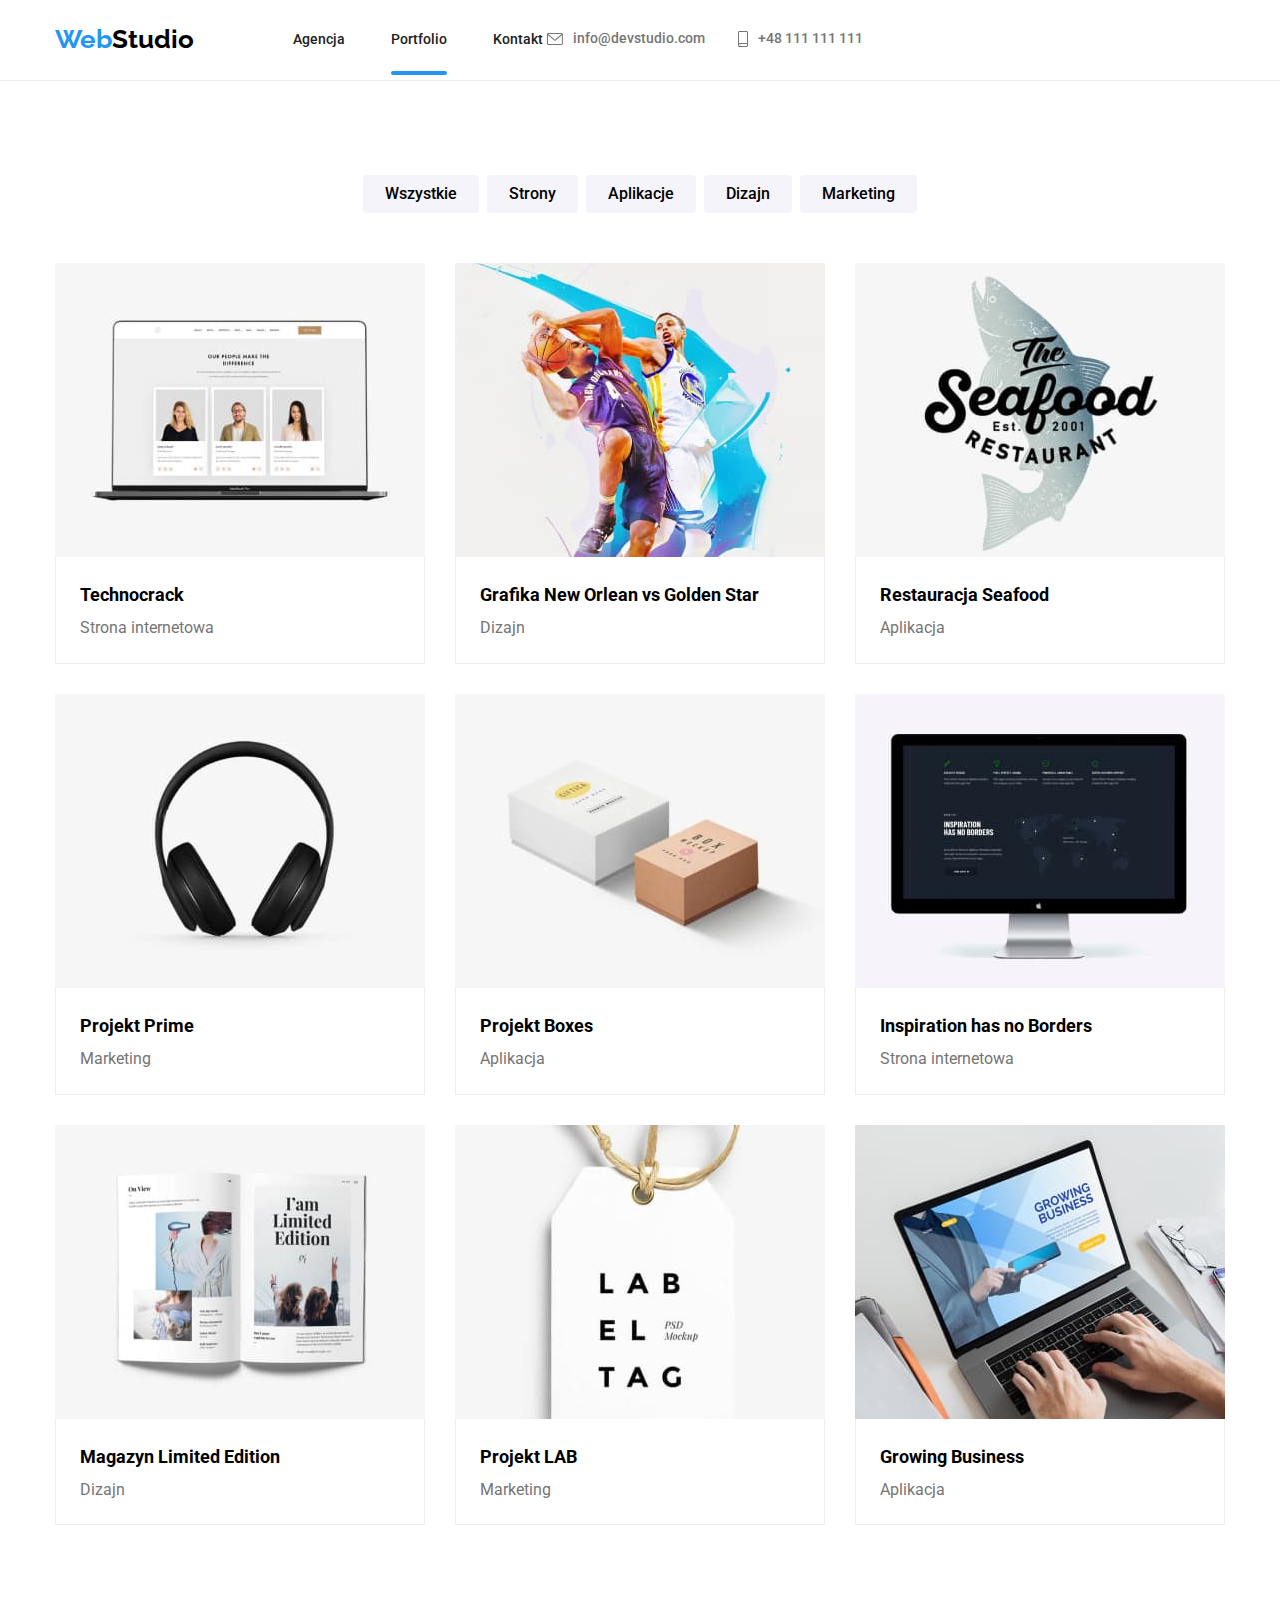
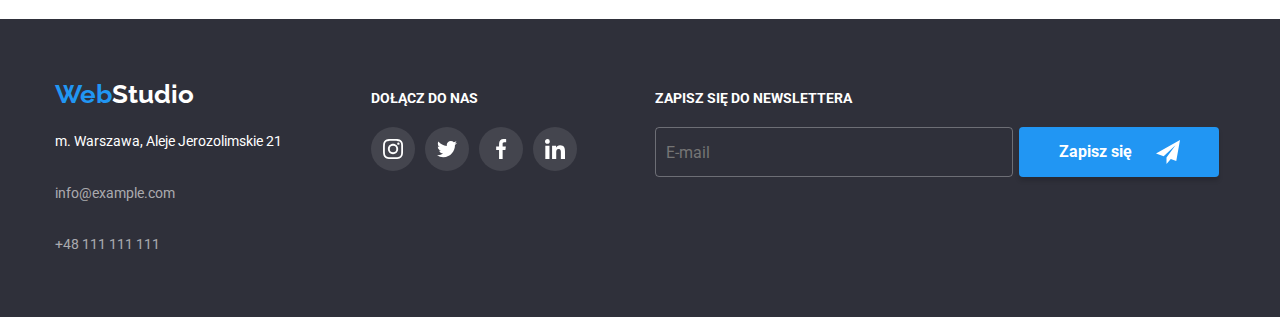
==== commit 41d551e7: "." ====
--- a/portfolio.html
+++ b/portfolio.html
@@ -13,7 +13,7 @@
       href="https://fonts.googleapis.com/css2?family=Raleway:wght@700&family=Roboto:wght@400;500;700;900&display=swap"
       rel="stylesheet"
     />
-    <meta name="viewport" content="width=device-width, initial-scale=1.0"/>
+    <meta name="viewport" content="width=device-width, initial-scale=1.0" />
   </head>
   <body>
     <header class="header">
--- a/css/main.min.css
+++ b/css/main.min.css
@@ -1 +1 @@
-.address{margin-top:20px;width:246px}.address__place{font:14px/1.71 "Roboto";text-decoration:none;color:#fff}.address__contact{font:14px/1.71 "Roboto";text-decoration:none;color:rgba(255,255,255,.6);margin-top:9px;-webkit-transition-property:color;transition-property:color;-webkit-transition-duration:250ms;transition-duration:250ms;-webkit-transition-timing-function:cubic-bezier(0.4, 0, 0.2, 1);transition-timing-function:cubic-bezier(0.4, 0, 0.2, 1)}.address__contact:hover,.address__contact:focus{color:#2196f3}.clients-list{display:-webkit-box;display:-ms-flexbox;display:flex;-ms-flex-wrap:wrap;flex-wrap:wrap;gap:30px;margin-top:30px;-webkit-transition-property:fill,border-color;transition-property:fill,border-color;-webkit-transition-duration:250ms;transition-duration:250ms;-webkit-transition-timing-function:cubic-bezier(0.4, 0, 0.2, 1);transition-timing-function:cubic-bezier(0.4, 0, 0.2, 1)}.clients-list>li{width:210px;height:92px;border:1px solid #afb1b8;border-radius:4px;fill:#afb1b8;position:relative}.clients-list>li:hover,.clients-list>li:focus{fill:#2196f3;border-color:#2196f3}.clients-list__item{position:absolute;top:50%;left:50%;-webkit-transform:translate(-50%, -50%);transform:translate(-50%, -50%)}.clients-list__item--company1{width:41px;height:46.7px}.clients-list__item--company2{width:40px;height:52px}.clients-list__item--company3{width:43.46px;height:41.18px}.clients-list__item--company4{width:84.44px;height:40.62px}.clients-list__item--company5{width:62.54px;height:45.43px}.clients-list__item--company6{width:93.79px;height:43.93px}.contact-header{display:none}@media(min-width: 481px){.contact-header{display:-webkit-box;display:-ms-flexbox;display:flex;-webkit-box-align:center;-ms-flex-align:center;align-items:center;font:500 14px/1.14 "Roboto";text-decoration:none;color:#757575;fill:#757575;-webkit-transition-property:color,fill;transition-property:color,fill;-webkit-transition-duration:250ms;transition-duration:250ms;-webkit-transition-timing-function:cubic-bezier(0.4, 0, 0.2, 1);transition-timing-function:cubic-bezier(0.4, 0, 0.2, 1)}.contact-header:hover,.contact-header:focus{color:#2196f3;fill:#2196f3}.contact-header--mail{margin-left:371px;width:161px}.contact-header__icon-envelope{width:16px;height:12px;margin-right:10px}.contact-header--tel{margin-left:50px;width:130px}.contact-header__icon-smartphone{width:10px;height:16px;margin-right:10px}}.footer{background-color:#2f303a}.footer-container{padding-top:60px;padding-bottom:60px}.header{border-bottom:1px solid #ececec}.logo{text-decoration:none;font:700 26px/1.19 "Raleway";-webkit-transition-property:color;transition-property:color;-webkit-transition-duration:250ms;transition-duration:250ms;-webkit-transition-timing-function:cubic-bezier(0.4, 0, 0.2, 1);transition-timing-function:cubic-bezier(0.4, 0, 0.2, 1)}.logo:hover,.logo:focus{color:#2196f3}.logo--header{color:#000;width:145px}.logo--footer{color:#fff}.logo__highlight{color:#2196f3}.lorem-ispum-list{display:-webkit-box;display:-ms-flexbox;display:flex;-ms-flex-wrap:wrap;flex-wrap:wrap;gap:30px;max-width:1170px}.lorem-ispum-list__title{font:700 14px/1.14 "Roboto";text-align:center;margin-bottom:10px}.lorem-ispum-list__descryption{font:14px/1.71 "Roboto";color:#757575}.lorem-ispum-list__icon{height:120px;background:#f5f4fa;border-radius:4px;margin-bottom:30px;position:relative}.lorem-ispum-list__icon>svg{position:absolute;top:50%;left:50%;-webkit-transform:translate(-50%, -50%);transform:translate(-50%, -50%)}.lorem-ispum-list__icon--antenna{width:65.32px;height:70px}.lorem-ispum-list__icon--clock{width:66.96px;height:70px}.lorem-ispum-list__icon--diagram{width:70px;height:70px}.lorem-ispum-list__icon--astronaut{width:70px;height:70px}.modal-form{display:-webkit-box;display:-ms-flexbox;display:flex;-webkit-box-orient:vertical;-webkit-box-direction:normal;-ms-flex-direction:column;flex-direction:column;margin-top:12px;margin-left:40px;margin-right:40px;-webkit-box-pack:center;-ms-flex-pack:center;justify-content:center}.modal-form>button{width:200px;height:50px;-webkit-box-shadow:0px 4px 4px rgba(0,0,0,.15);box-shadow:0px 4px 4px rgba(0,0,0,.15);border-radius:4px;background:#2196f3;font-weight:700;font-size:16px;line-height:1.89;color:#fff;margin:0 auto;margin-top:30px}.modal-form>label{position:relative}.modal-form__box{position:relative}.modal-form__box:focus-within,.modal-form__box:hover{fill:#2196f3}.modal-form__label{font-weight:400;font-size:12px;line-height:1.17;color:#757575}.modal-form__label:not(:first-child){margin-top:10px}.modal-form__icon-user{width:12px;height:12px;position:absolute;bottom:14px;left:15px;-webkit-transition-property:fill;transition-property:fill;-webkit-transition-duration:250ms;transition-duration:250ms;-webkit-transition-timing-function:cubic-bezier(0.4, 0, 0.2, 1);transition-timing-function:cubic-bezier(0.4, 0, 0.2, 1)}.modal-form__icon-mail{width:15px;height:12px;position:absolute;bottom:14px;left:13.5px;-webkit-transition-property:fill;transition-property:fill;-webkit-transition-duration:250ms;transition-duration:250ms;-webkit-transition-timing-function:cubic-bezier(0.4, 0, 0.2, 1);transition-timing-function:cubic-bezier(0.4, 0, 0.2, 1)}.modal-form__input{width:370px;height:40px;border:1px solid rgba(33,33,33,.2);border-radius:4px;margin-top:4px;padding-left:42px;-webkit-transition-property:border-color;transition-property:border-color;-webkit-transition-duration:250ms;transition-duration:250ms;-webkit-transition-timing-function:cubic-bezier(0.4, 0, 0.2, 1);transition-timing-function:cubic-bezier(0.4, 0, 0.2, 1)}.modal-form__input:focus,.modal-form__input:hover{border-color:#2196f3}.modal-form__icon-phone{width:13px;height:13px;position:absolute;bottom:13.74px;left:14.27px;-webkit-transition-property:fill;transition-property:fill;-webkit-transition-duration:250ms;transition-duration:250ms;-webkit-transition-timing-function:cubic-bezier(0.4, 0, 0.2, 1);transition-timing-function:cubic-bezier(0.4, 0, 0.2, 1)}.modal-form__textarea{width:370px;height:120px;border:1px solid rgba(33,33,33,.2);border-radius:4px;color:rgba(117,117,117,.5);margin-top:4px;padding:12px 16px;resize:none;-webkit-transition-property:border-color;transition-property:border-color;-webkit-transition-duration:250ms;transition-duration:250ms;-webkit-transition-timing-function:cubic-bezier(0.4, 0, 0.2, 1);transition-timing-function:cubic-bezier(0.4, 0, 0.2, 1)}.modal-form__textarea:hover,.modal-form__textarea:focus{border-color:#2196f3}.modal-form__icon-checkbox{width:16px;height:15px;border:2px solid #212121;border-radius:1px;position:relative}.modal-form__icon-check{width:11px;height:8px;position:absolute;top:2px;left:1px;stroke:#fff;stroke-width:.2px}.modal-form-checkbox{display:-webkit-box;display:-ms-flexbox;display:flex;-webkit-box-align:center;-ms-flex-align:center;align-items:center;-webkit-box-pack:center;-ms-flex-pack:center;justify-content:center;margin-top:20px;position:relative}.modal-form-checkbox__input{width:16px;height:15px;opacity:0;position:absolute;left:25px;z-index:1}.modal-form-checkbox__input:checked+.modal-form__icon-checkbox{background-color:#2196f3;border-color:#2196f3}.terms{font:14px/1.71 "Roboto";color:#757575;margin-left:8px}.terms__highlight{color:#2196f3;text-decoration:underline}.backdrop{position:fixed;left:0;top:0;width:100%;height:100%;background-color:rgba(0,0,0,.5);z-index:2}.is-hidden{opacity:0;visibility:hidden;pointer-events:none}.modal{position:absolute;top:50%;left:50%;width:450px;min-height:581px;background-color:#fff;z-index:2;-webkit-transform:translate(-50%, -50%) scale(1);transform:translate(-50%, -50%) scale(1);-webkit-transition-property:-webkit-transform;transition-property:-webkit-transform;transition-property:transform;transition-property:transform, -webkit-transform;-webkit-transition-duration:250ms;transition-duration:250ms;-webkit-transition-timing-function:cubic-bezier(0.4, 0, 0.2, 1);transition-timing-function:cubic-bezier(0.4, 0, 0.2, 1)}.modal__tittle{font-weight:700;font-size:20px;line-height:1.15;text-align:center;margin-top:40px}.backdrop.is-hidden .modal{-webkit-transform:translate(-50%, -50%) scale(0.4);transform:translate(-50%, -50%) scale(0.4)}.close-btn{position:absolute;top:8px;right:8px;width:30px;height:30px;background-color:#fff;border:1px solid rgba(0,0,0,.1);border-radius:50%;cursor:pointer}.navigation{display:none}@media(min-width: 481px){.navigation{display:-webkit-box;display:-ms-flexbox;display:flex;width:254px;margin-left:93px}.navigation>li:not(:last-child){margin-right:46px}.navigation__link{text-decoration:none;font:500 14px/1.14 "Roboto";color:#212121;-webkit-transition-property:color;transition-property:color;-webkit-transition-duration:250ms;transition-duration:250ms;-webkit-transition-timing-function:cubic-bezier(0.4, 0, 0.2, 1);transition-timing-function:cubic-bezier(0.4, 0, 0.2, 1);position:relative}.navigation__link:hover,.navigation__link:focus{color:#2196f3}}.newsletter{margin-top:60px}.newsletter__tittle{font:700 14px/1.14 "Roboto";color:#fff;margin-bottom:20px;display:block;text-transform:uppercase;text-align:center}.newsletter__input{height:50px;width:450px;border:1px solid rgba(255,255,255,.3);border-radius:4px;background:none;font-weight:400;font-size:16px;line-height:1.25;color:rgba(255,255,255,.6);padding-left:10px}.newsletter__button{font-weight:700;font-size:16px;line-height:1.88;color:#fff;width:200px;height:50px;background:#2196f3;-webkit-box-shadow:0px 4px 4px rgba(0,0,0,.15);box-shadow:0px 4px 4px rgba(0,0,0,.15);border-radius:4px;display:-webkit-box;display:-ms-flexbox;display:flex;margin-left:10px;-webkit-box-pack:center;-ms-flex-pack:center;justify-content:center;-webkit-box-align:center;-ms-flex-align:center;align-items:center;margin:0 auto;margin-top:20px}.newsletter__icon{width:24px;margin-left:24px;fill:#fff}.offer-list{margin-top:50px;max-width:1170px}.offer-list>li{margin:0 auto;width:370px;height:294px;position:relative}.offer-list>li:not(:last-child){margin-bottom:30px}.offer-list__box{width:370px;height:70px;background-color:rgba(47,48,58,.8);position:absolute;bottom:0px;left:0px;padding-top:27px;z-index:1}.offer-list__title{font:700 14px/1.14 "Roboto";text-transform:uppercase;color:#fff;display:block;width:-webkit-fit-content;width:-moz-fit-content;width:fit-content;margin:0 auto}.social-media-footer{width:206px;height:80px;margin:0 auto;margin-top:60px}.social-media-footer__title{font:700 14px/1.14 "Roboto";color:#fff;text-transform:uppercase;display:block;text-align:center}.social-media-footer__list{width:206px;height:44px;margin:0 auto;margin-top:20px;display:-webkit-box;display:-ms-flexbox;display:flex;gap:10px}.social-media-footer__list>li{width:44px;height:44px;fill:#fff;background-color:rgba(255,255,255,.1);border-radius:50%;-webkit-transition-property:background-color;transition-property:background-color;-webkit-transition-duration:250ms;transition-duration:250ms;-webkit-transition-timing-function:cubic-bezier(0.4, 0, 0.2, 1);transition-timing-function:cubic-bezier(0.4, 0, 0.2, 1)}.social-media-footer__list>li:hover,.social-media-footer__list>li:focus{background-color:#2196f3}.team-section{background-color:#f5f4fa}.team-list{margin-top:30px;max-width:1170px}.team-list>li:not(:last-child){margin-bottom:30px}.team-list__member{background-color:#fff;-webkit-box-shadow:0px 1px 3px rgba(0,0,0,.12),0px 1px 1px rgba(0,0,0,.14),0px 2px 1px rgba(0,0,0,.2);box-shadow:0px 1px 3px rgba(0,0,0,.12),0px 1px 1px rgba(0,0,0,.14),0px 2px 1px rgba(0,0,0,.2);border-radius:0px 0px 4px 4px;padding-bottom:30px;width:450px;margin:0}.team-list__name{font:500 16px/1.19 "Roboto";margin:0 auto;margin-top:30px;width:72px}.team-list__job{font-size:16px;line-height:1.19;color:#757575;margin:0 auto;margin-top:10px;display:block;text-align:center}.team-list__media{width:206px;height:44px;margin:0 auto;margin-top:16px;display:-webkit-box;display:-ms-flexbox;display:flex;gap:10px}.team-list__media>li{width:44px;height:44px;fill:#afb1b8;border-radius:50%;-webkit-transition-property:background-color,fill;transition-property:background-color,fill;-webkit-transition-duration:250ms;transition-duration:250ms;-webkit-transition-timing-function:cubic-bezier(0.4, 0, 0.2, 1);transition-timing-function:cubic-bezier(0.4, 0, 0.2, 1)}.team-list__media>li:hover,.team-list__media>li:focus{background-color:#2196f3;border-radius:50%;fill:#fff}.welcome-section{background-image:-webkit-gradient(linear, left top, right top, from(rgba(47, 48, 58, 0.4)), to(rgba(47, 48, 58, 0.4))),url(../images/background-img.jpg);background-image:linear-gradient(to right, rgba(47, 48, 58, 0.4), rgba(47, 48, 58, 0.4)),url(../images/background-img.jpg);background-size:cover}.title-container{padding-top:106px;padding-bottom:106px}.title{font-weight:900;font-size:26px;line-height:1.36;color:#fff;display:block;text-align:center}.title__button{display:block;font-weight:700;font-size:16px;line-height:1.86;cursor:pointer;background-color:#f5f4fa;border-radius:4px;width:200px;margin:0 auto;margin-top:30px;padding:10px 42px;-webkit-transition-property:color,background-color;transition-property:color,background-color;-webkit-transition-duration:250ms;transition-duration:250ms;-webkit-transition-timing-function:cubic-bezier(0.4, 0, 0.2, 1);transition-timing-function:cubic-bezier(0.4, 0, 0.2, 1)}.title__button:hover,.title__button:focus{background-color:#2196f3;color:#fff}.browser-list{display:-webkit-box;display:-ms-flexbox;display:flex;-webkit-box-pack:center;-ms-flex-pack:center;justify-content:center}.browser-list>li:not(:last-child){margin-right:8px}.browser-list__button{font-weight:500;font-size:16px;line-height:1.63;cursor:pointer;background-color:#f5f4fa;border-radius:4px;padding:6px 22px;-webkit-transition-property:color,background-color,-webkit-box-shadow;transition-property:color,background-color,-webkit-box-shadow;transition-property:color,background-color,box-shadow;transition-property:color,background-color,box-shadow,-webkit-box-shadow;-webkit-transition-duration:250ms;transition-duration:250ms;-webkit-transition-timing-function:cubic-bezier(0.4, 0, 0.2, 1);transition-timing-function:cubic-bezier(0.4, 0, 0.2, 1)}.browser-list__button:hover,.browser-list__button:focus{background-color:#2196f3;color:#fff;-webkit-box-shadow:0px 3px 1px rgba(0,0,0,.1),0px 1px 2px rgba(0,0,0,.08),0px 2px 2px rgba(0,0,0,.12);box-shadow:0px 3px 1px rgba(0,0,0,.1),0px 1px 2px rgba(0,0,0,.08),0px 2px 2px rgba(0,0,0,.12)}.category-list{display:-webkit-box;display:-ms-flexbox;display:flex;-ms-flex-wrap:wrap;flex-wrap:wrap;margin-top:50px;gap:30px;width:1170}.category-list>li{-webkit-transition-property:-webkit-box-shadow;transition-property:-webkit-box-shadow;transition-property:box-shadow;transition-property:box-shadow, -webkit-box-shadow;-webkit-transition-duration:250ms;transition-duration:250ms;-webkit-transition-timing-function:cubic-bezier(0.4, 0, 0.2, 1);transition-timing-function:cubic-bezier(0.4, 0, 0.2, 1)}.category-list>li:hover,.category-list>li:focus{-webkit-box-shadow:0px 1px 1px rgba(0,0,0,.12),0px 4px 4px rgba(0,0,0,.06),1px 4px 6px rgba(0,0,0,.16);box-shadow:0px 1px 1px rgba(0,0,0,.12),0px 4px 4px rgba(0,0,0,.06),1px 4px 6px rgba(0,0,0,.16)}.category-list__box{position:relative;width:370px;height:294px;overflow:hidden}.category-list__overlay{position:absolute;top:0;left:0;width:100%;height:100%;padding-top:49px;padding-left:24px;background-color:#2196f3;opacity:.9;-webkit-transform:translateY(100%);transform:translateY(100%);-webkit-transition-property:-webkit-transform;transition-property:-webkit-transform;transition-property:transform;transition-property:transform, -webkit-transform;-webkit-transition-duration:250ms;transition-duration:250ms;-webkit-transition-timing-function:cubic-bezier(0.4, 0, 0.2, 1);transition-timing-function:cubic-bezier(0.4, 0, 0.2, 1)}.category-list__descryption{font-size:18px;line-height:1.56;color:#fff;opacity:1}.category-list__footer{padding:20px 24px;border-left:1px solid #eee;border-right:1px solid #eee;border-bottom:1px solid #eee}.category-list__title{font-weight:700;font-size:18px;line-height:2}.category-list__category{font-size:16px;line-height:1.86;color:#757575;margin-top:4px}.category-list__item:hover .category-list__overlay{-webkit-transform:translateY(0);transform:translateY(0)}body{font-family:"Roboto",sans-serif;color:var(--main-color);max-width:1600px;min-width:480px;margin:0 auto}p{margin:0}h2{margin:0;padding:0}ul{list-style-type:none;padding:0;margin:0}button{border:0}input{border:0}.container{max-width:1200px;margin:0 auto;padding-left:15px;padding-right:15px}.section{padding-top:94px;padding-bottom:94px}.secondary-title{font:700 36px/1.17 "Roboto";text-align:center;margin:0 auto}.social-media-icon{width:20px;height:20px;display:block;margin:0 auto;margin-top:12px}/*# sourceMappingURL=main.min.css.map */+.address__place{font:14px/1.71 "Roboto";text-decoration:none;color:#fff}.address__contact{font:14px/1.71 "Roboto";text-decoration:none;color:rgba(255,255,255,.6);margin-top:9px;-webkit-transition-property:color;transition-property:color;-webkit-transition-duration:250ms;transition-duration:250ms;-webkit-transition-timing-function:cubic-bezier(0.4, 0, 0.2, 1);transition-timing-function:cubic-bezier(0.4, 0, 0.2, 1)}.address__contact:hover,.address__contact:focus{color:#2196f3}@media(max-width: 767px){.address{margin:0 auto;margin-top:20px;width:246px}.address__place{display:block;text-align:center}.address__contact{display:block;text-align:center}}@media(min-width: 768px){.address{margin:0 auto;margin-top:20px;width:246px}.address__place{display:block;text-align:center}.address__contact{display:block;text-align:center}}@media(min-width: 1200px){.address__place{text-align:left}.address__contact{text-align:left}}.clients-list{display:-webkit-box;display:-ms-flexbox;display:flex;-ms-flex-wrap:wrap;flex-wrap:wrap;gap:30px;max-width:450px;margin:0 auto;margin-top:30px;-webkit-transition-property:fill,border-color;transition-property:fill,border-color;-webkit-transition-duration:250ms;transition-duration:250ms;-webkit-transition-timing-function:cubic-bezier(0.4, 0, 0.2, 1);transition-timing-function:cubic-bezier(0.4, 0, 0.2, 1)}.clients-list>li{width:210px;height:92px;border:1px solid #afb1b8;border-radius:4px;fill:#afb1b8;position:relative}.clients-list>li:hover,.clients-list>li:focus{fill:#2196f3;border-color:#2196f3}.clients-list__item{position:absolute;top:50%;left:50%;-webkit-transform:translate(-50%, -50%);transform:translate(-50%, -50%)}.clients-list__item--company1{width:41px;height:46.7px}.clients-list__item--company2{width:40px;height:52px}.clients-list__item--company3{width:43.46px;height:41.18px}.clients-list__item--company4{width:84.44px;height:40.62px}.clients-list__item--company5{width:62.54px;height:45.43px}.clients-list__item--company6{width:93.79px;height:43.93px}@media(min-width: 768px){.clients-list{max-width:738px}.clients-list>li{width:226px}}@media(min-width: 1200px){.clients-list{max-width:1170px;margin-top:50px}.clients-list>li{width:170px}}.contact-header-tablet{display:none}@media(min-width: 768px){.contact-header{display:-webkit-box;display:-ms-flexbox;display:flex;-webkit-box-align:center;-ms-flex-align:center;align-items:center;font:500 14px/1.14 "Roboto";text-decoration:none;color:#757575;fill:#757575;-webkit-transition-property:color,fill;transition-property:color,fill;-webkit-transition-duration:250ms;transition-duration:250ms;-webkit-transition-timing-function:cubic-bezier(0.4, 0, 0.2, 1);transition-timing-function:cubic-bezier(0.4, 0, 0.2, 1)}.contact-header:hover,.contact-header:focus{color:#2196f3;fill:#2196f3}.contact-header--mail{width:161px}.contact-header__icon-envelope{width:16px;height:12px;margin-right:10px}.contact-header--tel{margin-top:10px;width:130px}.contact-header__icon-smartphone{width:10px;height:16px;margin-right:10px}.contact-header-tablet{display:block}}@media(min-width: 1200px){.contact-header-tablet{display:-webkit-box;display:-ms-flexbox;display:flex;-webkit-box-align:center;-ms-flex-align:center;align-items:center;margin-left:345px}.contact-header--tel{margin-top:0;margin-left:30px}}.footer{background-color:#2f303a}.footer-container{padding-top:60px;padding-bottom:60px}@media(min-width: 768px){.info-footer-container{display:-webkit-box;display:-ms-flexbox;display:flex;position:relative}}@media(min-width: 1200px){.footer-container{display:-webkit-box;display:-ms-flexbox;display:flex}}.header{border-bottom:1px solid #ececec}.header-container{display:-webkit-box;display:-ms-flexbox;display:flex;-webkit-box-align:center;-ms-flex-align:center;align-items:center;-webkit-box-pack:justify;-ms-flex-pack:justify;justify-content:space-between}@media(max-width: 767px){.header{padding-top:16px;padding-bottom:16px}}@media(min-width: 768px){.header{padding-top:21px;padding-bottom:21px}}@media(min-width: 1200px){.header{padding-top:24px;padding-bottom:25px}.header-container{-webkit-box-pack:start;-ms-flex-pack:start;justify-content:flex-start}}.logo{text-decoration:none;font:700 26px/1.19 "Raleway";-webkit-transition-property:color;transition-property:color;-webkit-transition-duration:250ms;transition-duration:250ms;-webkit-transition-timing-function:cubic-bezier(0.4, 0, 0.2, 1);transition-timing-function:cubic-bezier(0.4, 0, 0.2, 1)}.logo:hover,.logo:focus{color:#2196f3}.logo--header{color:#000;width:145px}.logo--footer{color:#fff}.logo__highlight{color:#2196f3}@media(max-width: 767px){.logo--footer{display:block;text-align:center}}@media(min-width: 768px){.logo--footer{display:block;text-align:left}}.lorem-ispum-list{display:-webkit-box;display:-ms-flexbox;display:flex;-ms-flex-wrap:wrap;flex-wrap:wrap;gap:30px;max-width:1170px}.lorem-ispum-list__title{font:700 14px/1.14 "Roboto";text-align:center;margin-bottom:10px}.lorem-ispum-list__descryption{font:14px/1.71 "Roboto";color:#757575}.lorem-ispum-list__icon{height:120px;background:#f5f4fa;border-radius:4px;margin-bottom:30px;position:relative}.lorem-ispum-list__icon>svg{position:absolute;top:50%;left:50%;-webkit-transform:translate(-50%, -50%);transform:translate(-50%, -50%)}.lorem-ispum-list__icon--antenna{width:65.32px;height:70px}.lorem-ispum-list__icon--clock{width:66.96px;height:70px}.lorem-ispum-list__icon--diagram{width:70px;height:70px}.lorem-ispum-list__icon--astronaut{width:70px;height:70px}@media(min-width: 768px){.lorem-ispum-list{margin:0 auto;max-width:738px}.lorem-ispum-list>li{width:354px}}@media(min-width: 1200px){.lorem-ispum-list{max-width:1170px}.lorem-ispum-list>li{width:270px}}.modal-form{display:-webkit-box;display:-ms-flexbox;display:flex;-webkit-box-orient:vertical;-webkit-box-direction:normal;-ms-flex-direction:column;flex-direction:column;margin-top:12px;margin-left:40px;margin-right:40px;-webkit-box-pack:center;-ms-flex-pack:center;justify-content:center}.modal-form>button{width:200px;height:50px;-webkit-box-shadow:0px 4px 4px rgba(0,0,0,.15);box-shadow:0px 4px 4px rgba(0,0,0,.15);border-radius:4px;background:#2196f3;font-weight:700;font-size:16px;line-height:1.89;color:#fff;margin:0 auto;margin-top:30px;cursor:pointer}.modal-form>label{position:relative}.modal-form__box{position:relative}.modal-form__box:focus-within,.modal-form__box:hover{fill:#2196f3}.modal-form__label{font-weight:400;font-size:12px;line-height:1.17;color:#757575}.modal-form__label:not(:first-child){margin-top:10px}.modal-form__icon-user{width:12px;height:12px;position:absolute;bottom:14px;left:15px;-webkit-transition-property:fill;transition-property:fill;-webkit-transition-duration:250ms;transition-duration:250ms;-webkit-transition-timing-function:cubic-bezier(0.4, 0, 0.2, 1);transition-timing-function:cubic-bezier(0.4, 0, 0.2, 1)}.modal-form__icon-mail{width:15px;height:12px;position:absolute;bottom:14px;left:13.5px;-webkit-transition-property:fill;transition-property:fill;-webkit-transition-duration:250ms;transition-duration:250ms;-webkit-transition-timing-function:cubic-bezier(0.4, 0, 0.2, 1);transition-timing-function:cubic-bezier(0.4, 0, 0.2, 1)}.modal-form__input{width:370px;height:40px;border:1px solid rgba(33,33,33,.2);border-radius:4px;margin-top:4px;padding-left:42px;-webkit-transition-property:border-color;transition-property:border-color;-webkit-transition-duration:250ms;transition-duration:250ms;-webkit-transition-timing-function:cubic-bezier(0.4, 0, 0.2, 1);transition-timing-function:cubic-bezier(0.4, 0, 0.2, 1)}.modal-form__input:focus,.modal-form__input:hover{border-color:#2196f3}.modal-form__icon-phone{width:13px;height:13px;position:absolute;bottom:13.74px;left:14.27px;-webkit-transition-property:fill;transition-property:fill;-webkit-transition-duration:250ms;transition-duration:250ms;-webkit-transition-timing-function:cubic-bezier(0.4, 0, 0.2, 1);transition-timing-function:cubic-bezier(0.4, 0, 0.2, 1)}.modal-form__textarea{width:370px;height:120px;border:1px solid rgba(33,33,33,.2);border-radius:4px;color:rgba(117,117,117,.5);margin-top:4px;padding:12px 16px;resize:none;-webkit-transition-property:border-color;transition-property:border-color;-webkit-transition-duration:250ms;transition-duration:250ms;-webkit-transition-timing-function:cubic-bezier(0.4, 0, 0.2, 1);transition-timing-function:cubic-bezier(0.4, 0, 0.2, 1)}.modal-form__textarea:hover,.modal-form__textarea:focus{border-color:#2196f3}.modal-form__icon-checkbox{width:16px;height:15px;border:2px solid #212121;border-radius:1px;position:relative}.modal-form__icon-check{width:11px;height:8px;position:absolute;top:2px;left:1px;stroke:#fff;stroke-width:.2px}.modal-form-checkbox{display:-webkit-box;display:-ms-flexbox;display:flex;-webkit-box-align:center;-ms-flex-align:center;align-items:center;-webkit-box-pack:center;-ms-flex-pack:center;justify-content:center;margin-top:20px;position:relative}.modal-form-checkbox__input{width:16px;height:15px;opacity:0;position:absolute;left:15px;z-index:1}.modal-form-checkbox__input:checked+.modal-form__icon-checkbox{background-color:#2196f3;border-color:#2196f3}.terms{font-size:12px;color:#757575;margin-left:8px}.terms__highlight{color:#2196f3;text-decoration:underline}@media(min-width: 1200px){.modal-form__input{width:448px}.modal-form__textarea{width:448px}.modal-form-checkbox__input{left:53px}}.backdrop{position:fixed;left:0;top:0;width:100%;height:100%;background-color:rgba(0,0,0,.5);z-index:2}.is-hidden{opacity:0;visibility:hidden;pointer-events:none}.modal{position:absolute;top:50%;left:50%;max-width:450px;min-height:581px;background-color:#fff;z-index:2;-webkit-transform:translate(-50%, -50%) scale(1);transform:translate(-50%, -50%) scale(1);-webkit-transition-property:-webkit-transform;transition-property:-webkit-transform;transition-property:transform;transition-property:transform, -webkit-transform;-webkit-transition-duration:250ms;transition-duration:250ms;-webkit-transition-timing-function:cubic-bezier(0.4, 0, 0.2, 1);transition-timing-function:cubic-bezier(0.4, 0, 0.2, 1)}.modal__tittle{font-weight:700;font-size:20px;line-height:1.15;text-align:center;max-width:350px;margin:0 auto;margin-top:40px}.backdrop.is-hidden .modal{-webkit-transform:translate(-50%, -50%) scale(0.4);transform:translate(-50%, -50%) scale(0.4)}.close-btn{position:absolute;top:8px;right:8px;width:30px;height:30px;background-color:#fff;border:1px solid rgba(0,0,0,.1);border-radius:50%;cursor:pointer}@media(min-width: 1200px){.modal{max-width:528px}.modal__tittle{max-width:448px}}nav{display:none}@media(min-width: 768px){nav{display:block}.navigation{display:-webkit-box;display:-ms-flexbox;display:flex;width:254px;margin-left:93px}.navigation>li:not(:last-child){margin-right:46px}.navigation__link{text-decoration:none;font:500 14px/1.14 "Roboto";color:#212121;-webkit-transition-property:color;transition-property:color;-webkit-transition-duration:250ms;transition-duration:250ms;-webkit-transition-timing-function:cubic-bezier(0.4, 0, 0.2, 1);transition-timing-function:cubic-bezier(0.4, 0, 0.2, 1);position:relative}.navigation__link:hover,.navigation__link:focus{color:#2196f3}.navigation__link--index::after{content:"";color:#2196f3;width:100%;height:4px;background-color:#2196f3;border-radius:2px;display:block;position:absolute;bottom:-34px}.navigation__link--portfolio::after{content:"";color:#2196f3;width:100%;height:4px;background-color:#2196f3;border-radius:2px;display:block;position:absolute;bottom:-28px}}@media(min-width: 1200px){.navigation__link--index::after{bottom:-32px}}.newsletter__tittle{font:700 14px/1.14 "Roboto";color:#fff;text-transform:uppercase}.newsletter__input{height:50px;border:1px solid rgba(255,255,255,.3);border-radius:4px;background:none;font-weight:400;font-size:16px;line-height:1.25;color:rgba(255,255,255,.6);padding-left:10px}.newsletter__button{font-weight:700;font-size:16px;line-height:1.88;color:#fff;width:200px;height:50px;background:#2196f3;-webkit-box-shadow:0px 4px 4px rgba(0,0,0,.15);box-shadow:0px 4px 4px rgba(0,0,0,.15);border-radius:4px;display:-webkit-box;display:-ms-flexbox;display:flex;margin-left:10px;-webkit-box-pack:center;-ms-flex-pack:center;justify-content:center;-webkit-box-align:center;-ms-flex-align:center;align-items:center}.newsletter__icon{width:24px;margin-left:24px;fill:#fff}@media(max-width: 767px){.newsletter{margin-top:60px}.newsletter__tittle{margin-bottom:20px;display:block;text-align:center}.newsletter__input{width:450px;display:block;margin:0 auto}.newsletter__button{margin:0 auto;margin-top:20px}}@media(min-width: 768px){.newsletter{margin-top:60px}.newsletter__tittle{margin-bottom:20px;display:block;text-align:center}.newsletter__input{width:450px;display:block;margin:0 auto}.newsletter__button{margin:0 auto;margin-top:20px}}@media(min-width: 1200px){.newsletter{margin-top:12px;width:570px;display:-webkit-box;display:-ms-flexbox;display:flex;margin-left:78px}.newsletter__tittle{margin-bottom:20px;display:block;text-align:left}.newsletter__input{width:358px}.newsletter__button{margin-top:36px}}.section-offer{display:none}@media(min-width: 1200px){.section-offer{display:block}.offer-list{display:-webkit-box;display:-ms-flexbox;display:flex;margin-top:50px;width:1170px}.offer-list>li{width:370px;height:294px;position:relative}.offer-list>li:not(:last-child){margin-right:30px}.offer-list__box{width:370px;height:70px;background-color:rgba(47,48,58,.8);position:absolute;bottom:0px;left:0px;padding-top:27px;z-index:1}.offer-list__title{font:700 14px/1.14 "Roboto";text-transform:uppercase;color:#fff;display:block;width:-webkit-fit-content;width:-moz-fit-content;width:fit-content;margin:0 auto}}.social-media-footer{width:206px;height:80px}.social-media-footer__title{font:700 14px/1.14 "Roboto";color:#fff;text-transform:uppercase}.social-media-footer__list{width:206px;height:44px;margin:0 auto;margin-top:20px;display:-webkit-box;display:-ms-flexbox;display:flex;gap:10px}.social-media-footer__list>li{width:44px;height:44px;fill:#fff;background-color:rgba(255,255,255,.1);border-radius:50%;-webkit-transition-property:background-color;transition-property:background-color;-webkit-transition-duration:250ms;transition-duration:250ms;-webkit-transition-timing-function:cubic-bezier(0.4, 0, 0.2, 1);transition-timing-function:cubic-bezier(0.4, 0, 0.2, 1)}.social-media-footer__list>li:hover,.social-media-footer__list>li:focus{background-color:#2196f3}@media(max-width: 767px){.social-media-footer{margin:0 auto;margin-top:60px}.social-media-footer__title{display:block;text-align:center}}@media(min-width: 768px){.social-media-footer{position:absolute;margin-top:5px;right:89px}.social-media-footer__title{display:block;text-align:center}}@media(min-width: 1200px){.social-media-footer{position:static;margin-top:12px;margin-left:70px}.social-media-footer__title{text-align:left}}.team-section{background-color:#f5f4fa}.team-list{max-width:1170px}.team-list__member{background-color:#fff;-webkit-box-shadow:0px 1px 3px rgba(0,0,0,.12),0px 1px 1px rgba(0,0,0,.14),0px 2px 1px rgba(0,0,0,.2);box-shadow:0px 1px 3px rgba(0,0,0,.12),0px 1px 1px rgba(0,0,0,.14),0px 2px 1px rgba(0,0,0,.2);border-radius:0px 0px 4px 4px;padding-bottom:30px}.team-list__name{font:500 16px/1.19 "Roboto";margin:0 auto;margin-top:30px;width:72px}.team-list__job{font-size:16px;line-height:1.19;color:#757575;margin:0 auto;margin-top:10px;display:block;text-align:center}.team-list__media{width:206px;height:44px;margin:0 auto;margin-top:16px;display:-webkit-box;display:-ms-flexbox;display:flex;gap:10px}.team-list__media>li{width:44px;height:44px;fill:#afb1b8;border-radius:50%;-webkit-transition-property:background-color,fill;transition-property:background-color,fill;-webkit-transition-duration:250ms;transition-duration:250ms;-webkit-transition-timing-function:cubic-bezier(0.4, 0, 0.2, 1);transition-timing-function:cubic-bezier(0.4, 0, 0.2, 1)}.team-list__media>li:hover,.team-list__media>li:focus{background-color:#2196f3;border-radius:50%;fill:#fff}@media(max-width: 767px){.team-list{margin-top:30px}.team-list>li:not(:last-child){margin-bottom:30px}.team-list__member{width:450px;margin:0 auto}}@media(min-width: 768px){.team-list{margin:0 auto;margin-top:30px;display:-webkit-box;display:-ms-flexbox;display:flex;-ms-flex-wrap:wrap;flex-wrap:wrap;gap:30px;max-width:738px}.team-list__member{width:354px;margin:0 auto}.team-list__member>img{width:354px;height:374px}}@media(min-width: 1200px){.team-list{margin-top:50px;-ms-flex-wrap:nowrap;flex-wrap:nowrap;gap:30px;max-width:1170px}.team-list__member{width:270px}.team-list__member>img{width:270px;height:260px}}.welcome-section{background-image:-webkit-gradient(linear, left top, right top, from(rgba(47, 48, 58, 0.4)), to(rgba(47, 48, 58, 0.4))),url(../images/background-img.jpg);background-image:linear-gradient(to right, rgba(47, 48, 58, 0.4), rgba(47, 48, 58, 0.4)),url(../images/background-img.jpg);background-size:cover}.title-container{padding-top:106px;padding-bottom:106px}.title{font-weight:900;font-size:26px;line-height:1.36;color:#fff;display:block;text-align:center}.title__button{display:block;font-weight:700;font-size:16px;line-height:1.86;cursor:pointer;background-color:#f5f4fa;border-radius:4px;width:200px;margin:0 auto;margin-top:30px;padding:10px 42px;-webkit-transition-property:color,background-color;transition-property:color,background-color;-webkit-transition-duration:250ms;transition-duration:250ms;-webkit-transition-timing-function:cubic-bezier(0.4, 0, 0.2, 1);transition-timing-function:cubic-bezier(0.4, 0, 0.2, 1)}.title__button:hover,.title__button:focus{background-color:#2196f3;color:#fff}@media(min-device-pixel-ratio: 2),(-webkit-min-device-pixel-ratio: 2),(min-resolution: 192dpi),(min-resolution: 2dppx){.box{background-image:url(../images/background-img@2x.jpg)}}@media(min-width: 1200px){.title{font-size:44px}}.browser-list{display:-webkit-box;display:-ms-flexbox;display:flex;-webkit-box-pack:center;-ms-flex-pack:center;justify-content:center}.browser-list>li:not(:last-child){margin-right:8px}.browser-list__button{font-weight:500;font-size:16px;line-height:1.63;cursor:pointer;background-color:#f5f4fa;border-radius:4px;padding:6px 22px;-webkit-transition-property:color,background-color,-webkit-box-shadow;transition-property:color,background-color,-webkit-box-shadow;transition-property:color,background-color,box-shadow;transition-property:color,background-color,box-shadow,-webkit-box-shadow;-webkit-transition-duration:250ms;transition-duration:250ms;-webkit-transition-timing-function:cubic-bezier(0.4, 0, 0.2, 1);transition-timing-function:cubic-bezier(0.4, 0, 0.2, 1)}.browser-list__button:hover,.browser-list__button:focus{background-color:#2196f3;color:#fff;-webkit-box-shadow:0px 3px 1px rgba(0,0,0,.1),0px 1px 2px rgba(0,0,0,.08),0px 2px 2px rgba(0,0,0,.12);box-shadow:0px 3px 1px rgba(0,0,0,.1),0px 1px 2px rgba(0,0,0,.08),0px 2px 2px rgba(0,0,0,.12)}.category-list{display:-webkit-box;display:-ms-flexbox;display:flex;-ms-flex-wrap:wrap;flex-wrap:wrap;margin-top:50px;gap:30px;width:1170}.category-list>li{-webkit-transition-property:-webkit-box-shadow;transition-property:-webkit-box-shadow;transition-property:box-shadow;transition-property:box-shadow, -webkit-box-shadow;-webkit-transition-duration:250ms;transition-duration:250ms;-webkit-transition-timing-function:cubic-bezier(0.4, 0, 0.2, 1);transition-timing-function:cubic-bezier(0.4, 0, 0.2, 1)}.category-list>li:hover,.category-list>li:focus{-webkit-box-shadow:0px 1px 1px rgba(0,0,0,.12),0px 4px 4px rgba(0,0,0,.06),1px 4px 6px rgba(0,0,0,.16);box-shadow:0px 1px 1px rgba(0,0,0,.12),0px 4px 4px rgba(0,0,0,.06),1px 4px 6px rgba(0,0,0,.16)}.category-list__box{position:relative;width:370px;height:294px;overflow:hidden}.category-list__overlay{position:absolute;top:0;left:0;width:100%;height:100%;padding-top:49px;padding-left:24px;background-color:#2196f3;opacity:.9;-webkit-transform:translateY(100%);transform:translateY(100%);-webkit-transition-property:-webkit-transform;transition-property:-webkit-transform;transition-property:transform;transition-property:transform, -webkit-transform;-webkit-transition-duration:250ms;transition-duration:250ms;-webkit-transition-timing-function:cubic-bezier(0.4, 0, 0.2, 1);transition-timing-function:cubic-bezier(0.4, 0, 0.2, 1)}.category-list__descryption{font-size:18px;line-height:1.56;color:#fff;opacity:1}.category-list__footer{padding:20px 24px;border-left:1px solid #eee;border-right:1px solid #eee;border-bottom:1px solid #eee}.category-list__title{font-weight:700;font-size:18px;line-height:2}.category-list__category{font-size:16px;line-height:1.86;color:#757575;margin-top:4px}.category-list__item:hover .category-list__overlay{-webkit-transform:translateY(0);transform:translateY(0)}.menu-toggle{min-height:40px;min-width:40px;display:-webkit-box;display:-ms-flexbox;display:flex;-webkit-box-align:center;-ms-flex-align:center;align-items:center;-webkit-box-pack:center;-ms-flex-pack:center;justify-content:center;margin:0;padding:0;background-color:rgba(0,0,0,0);cursor:pointer;border:none;outline:none}.menu-toggle:hover,.menu-toggle:focus{color:#2196f3}.menu-container{position:fixed;top:0;left:0;width:100vw;height:100vh;padding-left:40px;background-color:#fff;z-index:999;-webkit-transform:translateX(100%);transform:translateX(100%);-webkit-transition:-webkit-transform 250ms ease-in-out;transition:-webkit-transform 250ms ease-in-out;transition:transform 250ms ease-in-out;transition:transform 250ms ease-in-out, -webkit-transform 250ms ease-in-out}.menu-container.is-open{-webkit-transform:translateX(0);transform:translateX(0)}.menu-container .menu-toggle{position:absolute;top:16px;right:16px;color:#212121}.menu-container .menu-toggle:hover{color:#2196f3}@media(min-width: 768px){.menu-toggle{display:none}}.mobile-menu-navigation{margin-top:48px}.mobile-menu-navigation>li:not(:last-child){margin-bottom:32px}.mobile-menu-navigation__link{font-weight:500;font-size:40px;line-height:1.18;text-decoration:none;color:#212121}.mobile-menu-navigation__link:hover,.mobile-menu-navigation__link:focus{color:#2196f3}.mobile-menu-contact-tel{font-weight:500;font-size:34px;line-height:1.18;color:#2196f3;text-decoration:none;display:block;position:absolute;bottom:194px}.mobile-menu-contact-mail{font-weight:500;font-size:24px;line-height:1.17;color:#757575;text-decoration:none;position:absolute;bottom:134px}.mobile-menu-social-media{color:#afb1b8;font-weight:500;font-size:18px;line-height:1.22;position:absolute;bottom:48px}.mobile-menu-social-media__link{text-decoration:none;color:#2196f3}@media(min-width: 768px){.company-tablet-container{max-width:253px;margin-left:76px}}@media(min-width: 1200px){.company-tablet-container{margin-left:0}}body{font-family:"Roboto",sans-serif;color:var(--main-color);max-width:1600px;min-width:480px;margin:0 auto}p{margin:0}h2{margin:0;padding:0}ul{list-style-type:none;padding:0;margin:0}button{border:0}input{border:0}.container{max-width:1200px;margin:0 auto;padding-left:15px;padding-right:15px}.section{padding-top:94px;padding-bottom:94px}.secondary-title{font:700 36px/1.17 "Roboto";text-align:center;margin:0 auto}.social-media-icon{width:20px;height:20px;display:block;margin:0 auto;margin-top:12px}/*# sourceMappingURL=main.min.css.map */